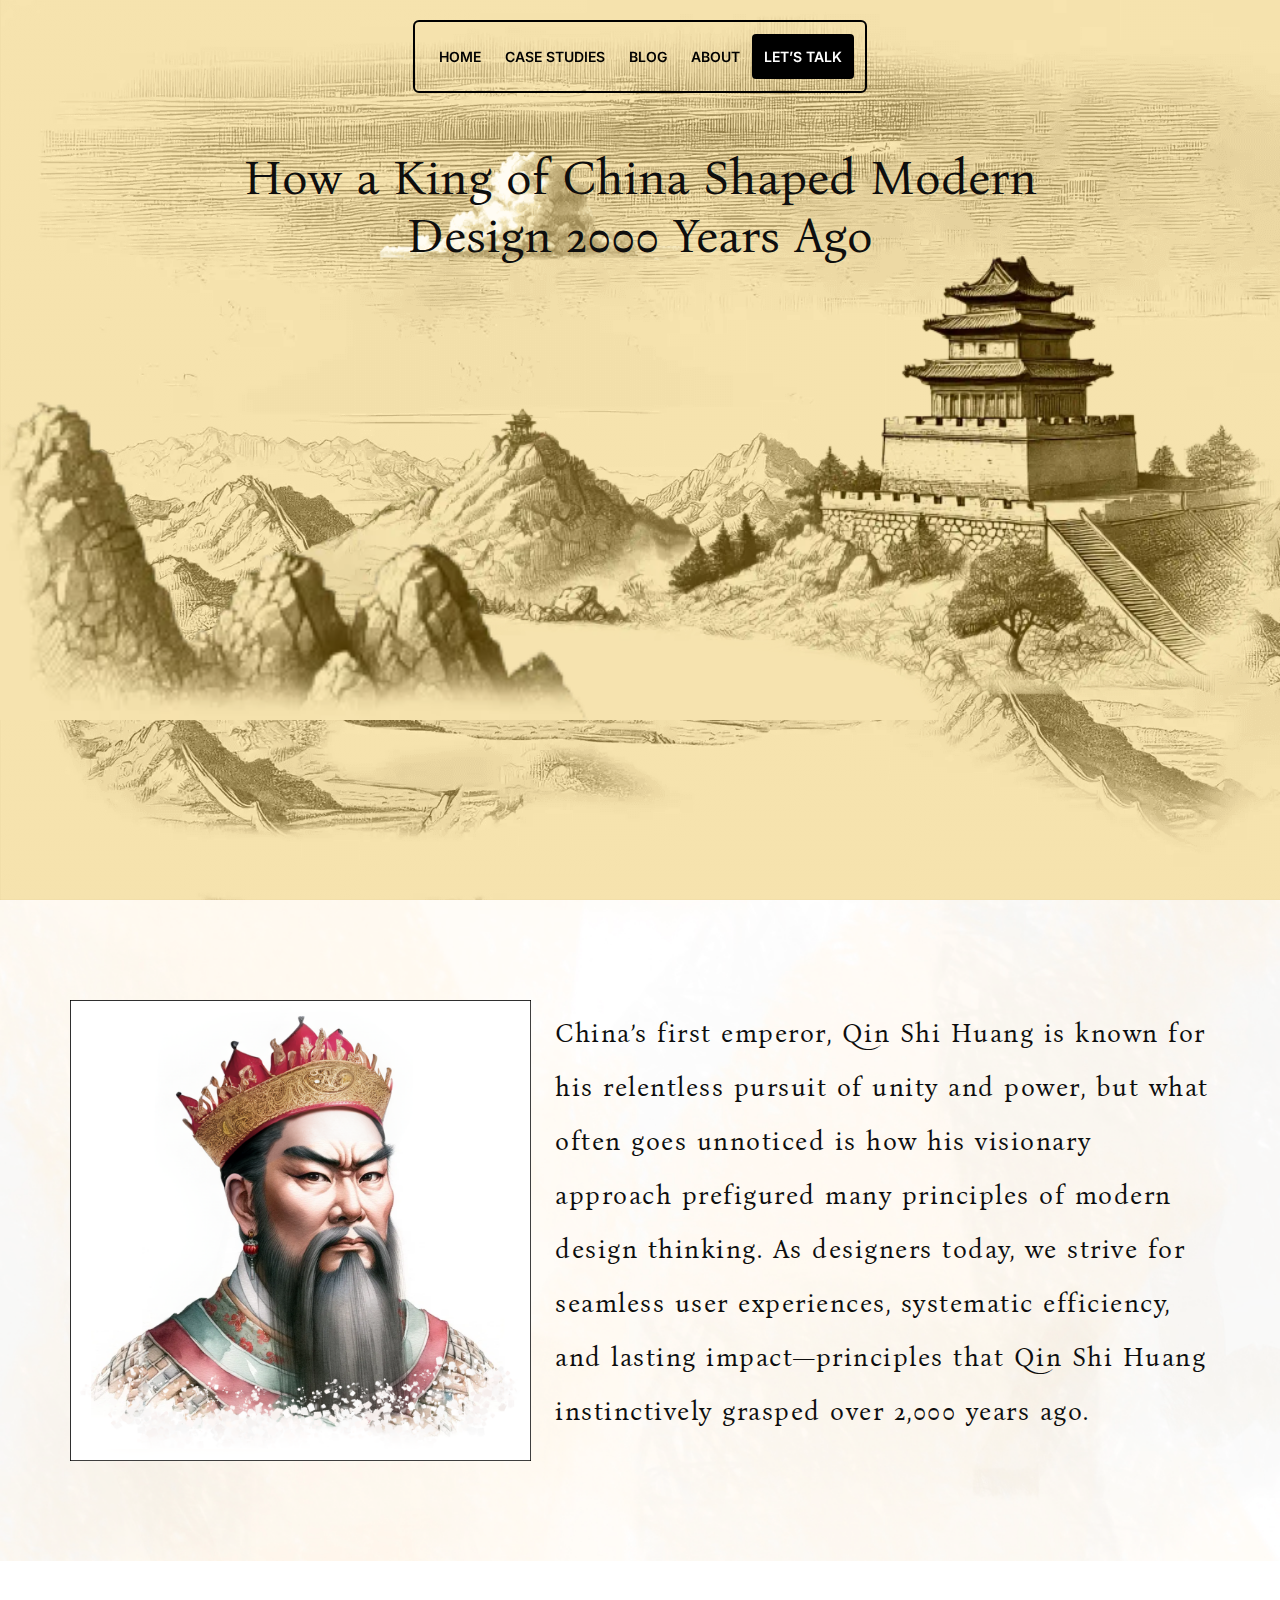
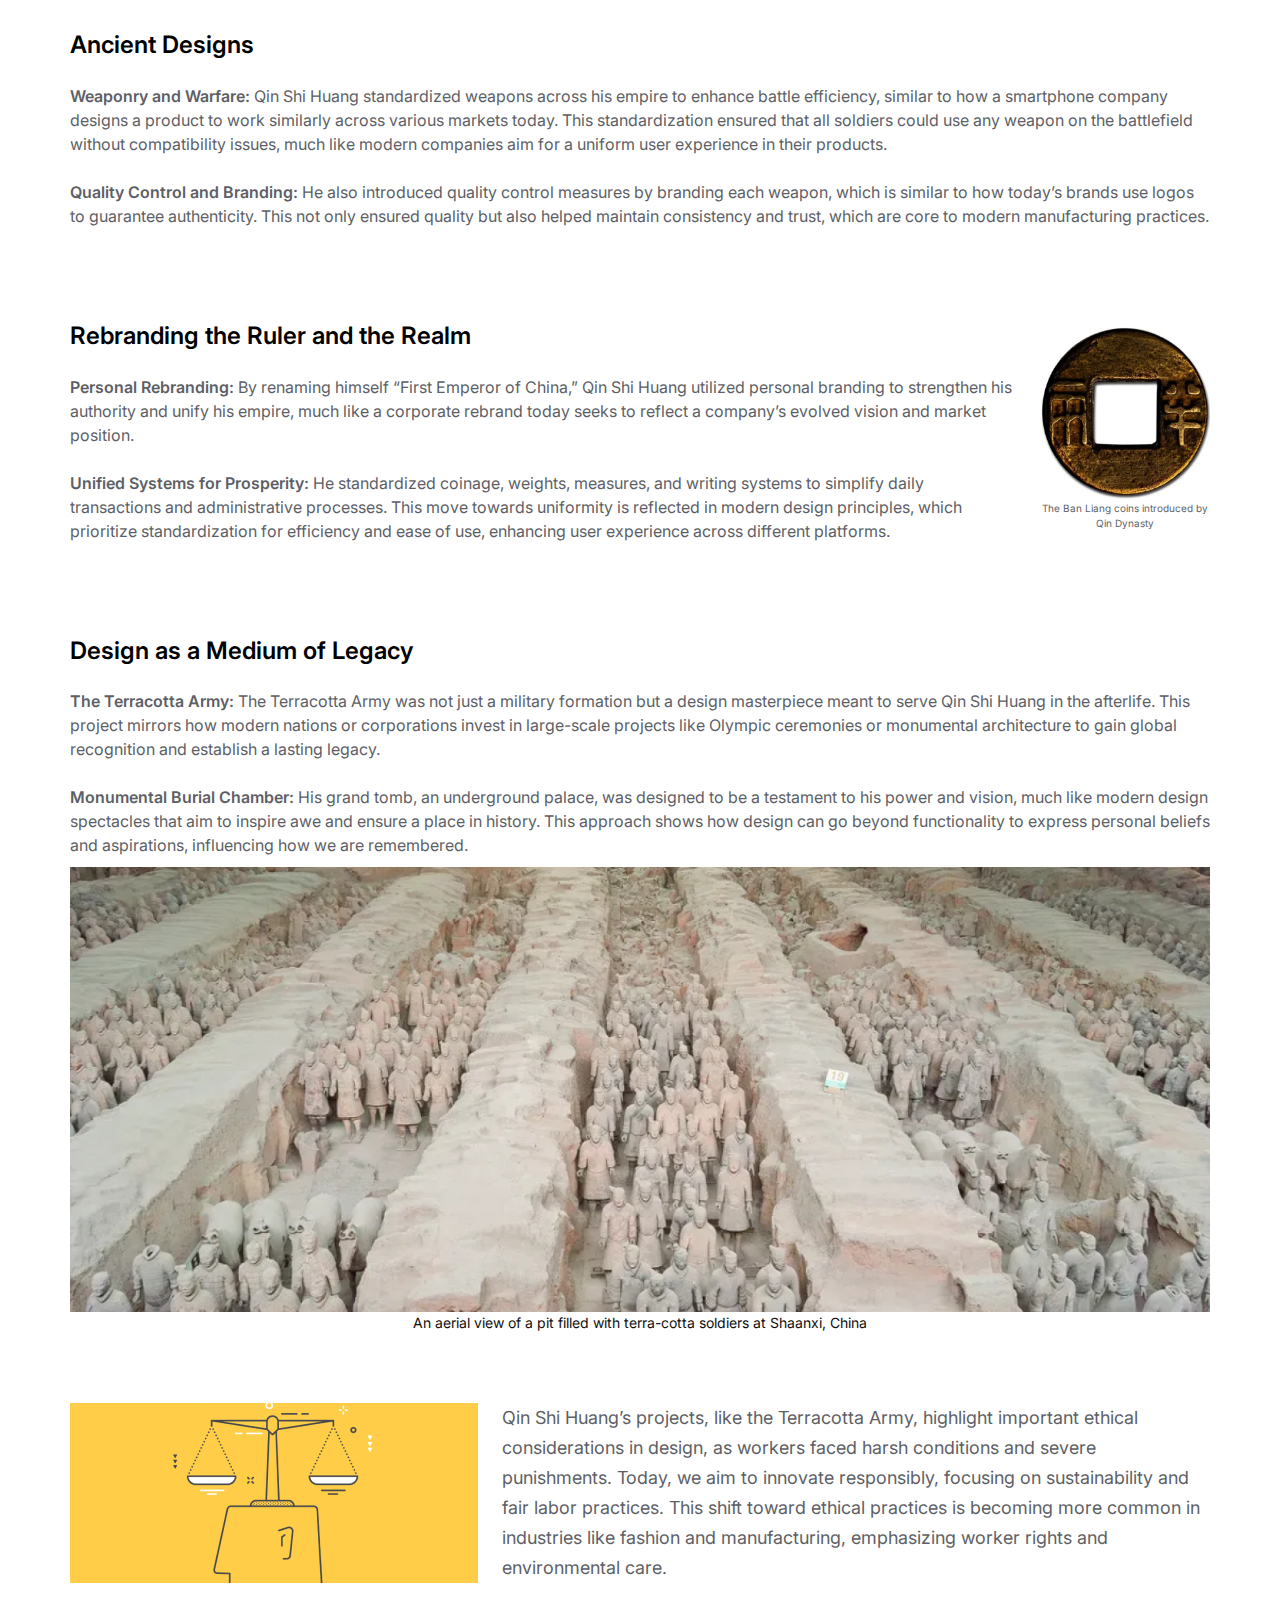
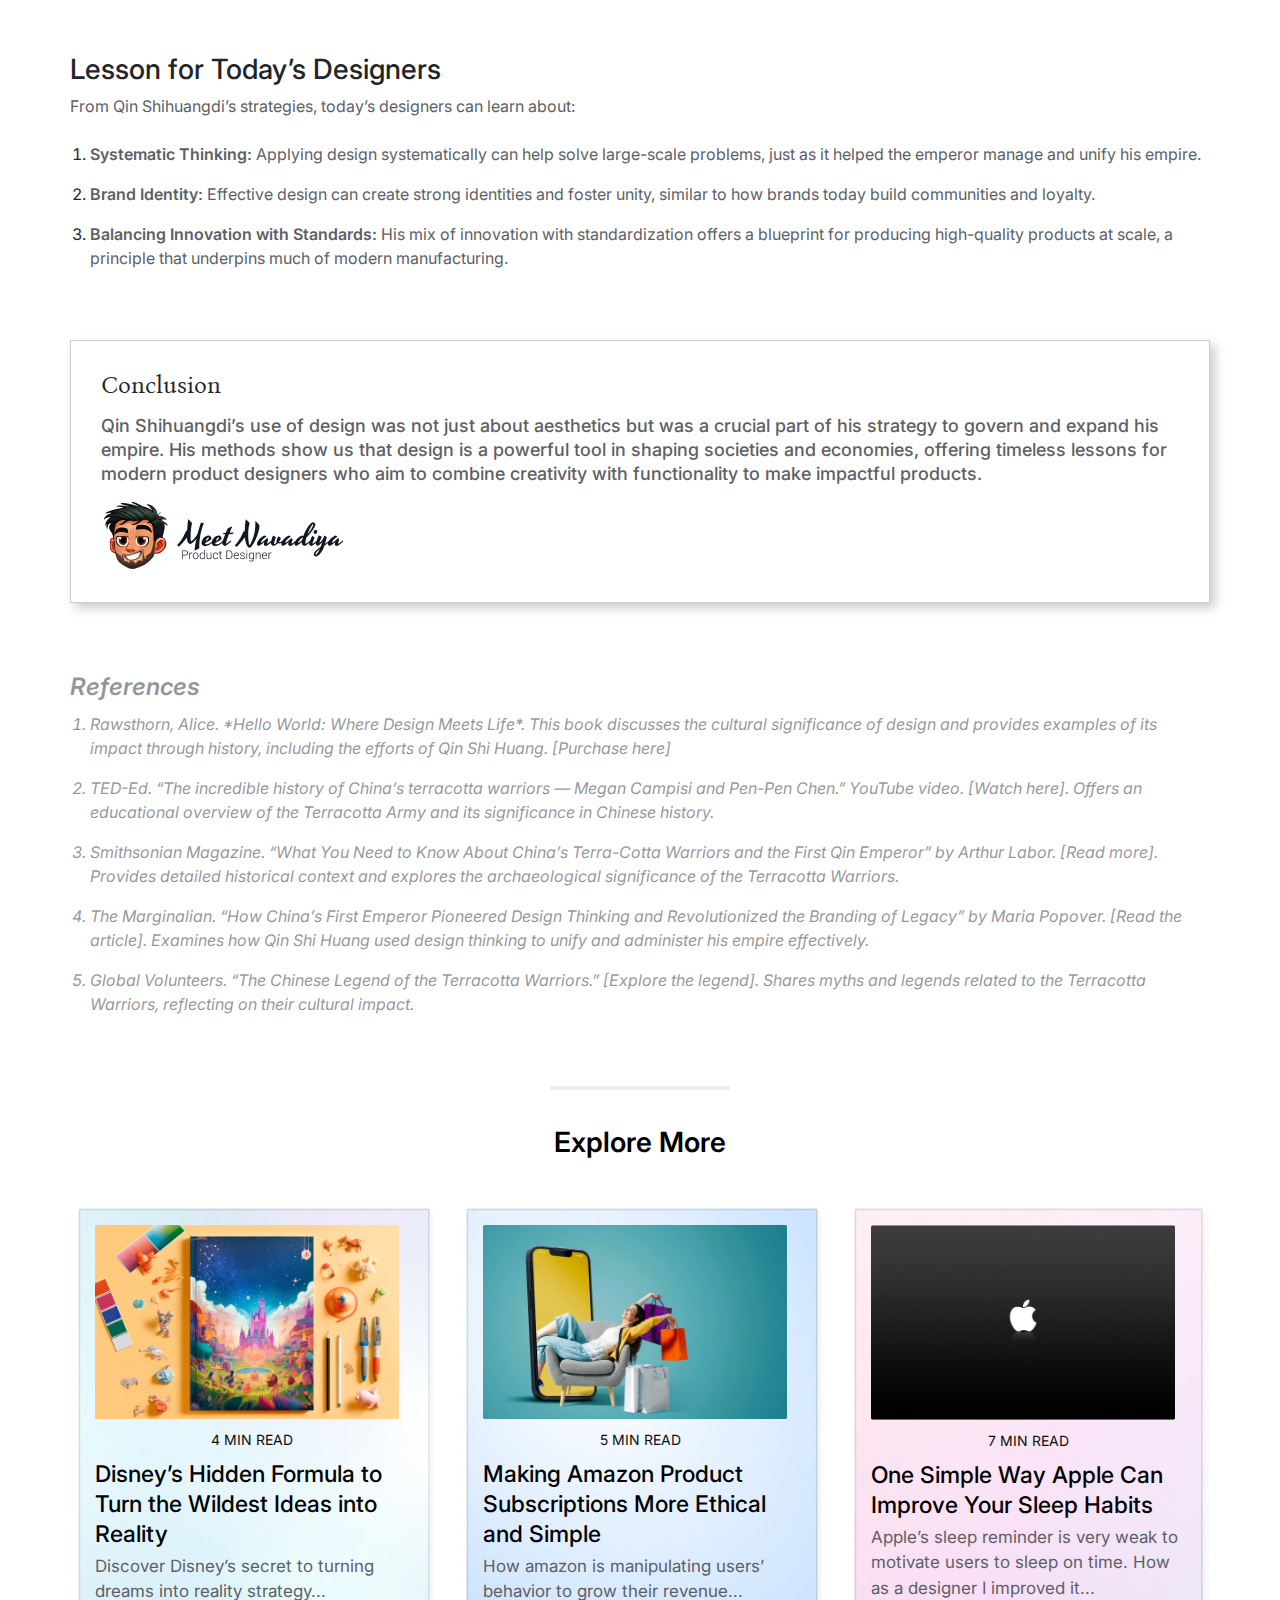
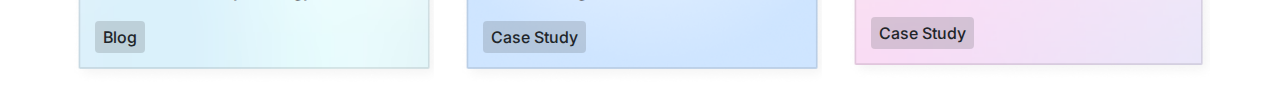
==== index.html @ 93c5e29b "worked on update site" ====
<!DOCTYPE html>
<html lang="en">

<head>
    <meta charset="UTF-8">
    <meta name="viewport" content="width=device-width, initial-scale=1.0">
    <title>The King of China</title>
    <link href="https://cdn.jsdelivr.net/npm/bootstrap@5.0.2/dist/css/bootstrap.min.css" rel="stylesheet">
    <link rel="stylesheet" href="assests/css/style.css">
    <script src="https://cdn.jsdelivr.net/npm/bootstrap@5.0.2/dist/js/bootstrap.bundle.min.js"></script>
</head>

<body>
    <div class="homeSectoin">
        <span class="fort_img"></span>
        <span class="cloud_left fadeInLeftCloud" id="hori"></span>
        <!-- <span class="cloud_right fadeInRightCloud" id="hori2"></span> -->
        <span class="rockOne"></span>
        <div class="topMenus">
            <div class="topMenusOverlay"></div>
            <ul>
                <li><a href="">Home</a></li>
                <li><a href="">Case studies</a></li>
                <li><a href="">Blog</a></li>
                <li><a href="">About</a></li>
                <li><a href="" class="letTalkMenu">Let’s talk</a></li>
            </ul>
        </div>
        <div class="homeContainer">
            <h1>How a King of China Shaped Modern Design 2000 Years Ago</h1>
            <div class=""></div>
        </div>
    </div>
    <div class="aboutUsSection">
        <div class="aboutUsCotainer">
            <div class="container">
                <div class="row">
                    <div class="col-md-5">
                        <div class="kingPhotos">
                            <img src="assests/images/Emperor Qin Shi Haung Photo.png" alt="">
                        </div>
                    </div>
                    <div class="col-md-7">
                        <div class="aboutChina">
                            <p>China’s first emperor, Qin Shi Huang is known for his relentless pursuit of unity and power, but what often goes unnoticed is how his visionary approach prefigured many principles of modern design thinking. As designers today, we strive for seamless user experiences, systematic efficiency, and lasting impact—principles that Qin Shi Huang instinctively grasped over 2,000 years ago.</p>
                        </div>
                    </div>
                </div>
            </div>
        </div>
    </div>
    <div class="AncientDesigns">
        <div class="container">
            <div class="row">
                <div class="col-md-12">
                    <h2>Ancient Designs</h2>
                    <p><span>Weaponry and Warfare:</span> Qin Shi Huang standardized weapons across his empire to enhance battle efficiency, similar to how a smartphone company designs a product to work similarly across various markets today. This standardization ensured that all soldiers could use any weapon on the battlefield without compatibility issues, much like modern companies aim for a uniform user experience in their products.</p>
                    <p><span>Quality Control and Branding:</span> He also introduced quality control measures by branding each weapon, which is similar to how today’s brands use logos to guarantee authenticity. This not only ensured quality but also helped maintain consistency and trust, which are core to modern manufacturing practices.</p>
                </div>
            </div>
        </div>
    </div>

    <div class="AncientDesigns RebrandingSection">
        <div class="container">
            <div class="row">
                <div class="col-md-10">
                    <h2>Rebranding the Ruler and the Realm</h2>
                    <p><span>Personal Rebranding:</span> By renaming himself “First Emperor of China,” Qin Shi Huang utilized personal branding to strengthen his authority and unify his empire, much like a corporate rebrand today seeks to reflect a company’s evolved vision and market position.</p>
                    <p><span>Unified Systems for Prosperity:</span> He standardized coinage, weights, measures, and writing systems to simplify daily transactions and administrative processes. This move towards uniformity is reflected in modern design principles, which prioritize standardization for efficiency and ease of use, enhancing user experience across different platforms.</p>
                </div>
                <div class="col-md-2">
                    <div class="Rebranding_img">
                        <img src="assests/images/Rebranding_img.png" alt="">
                        <p>The Ban Liang coins introduced by Qin Dynasty</p>
                    </div>
                </div>
            </div>
        </div>
    </div>

    <div class="AncientDesigns">
        <div class="container">
            <div class="row">
                <div class="col-md-12">
                    <h2>Design as a Medium of Legacy</h2>
                    <p><span>The Terracotta Army:</span> The Terracotta Army was not just a military formation but a design masterpiece meant to serve Qin Shi Huang in the afterlife. This project mirrors how modern nations or corporations invest in large-scale projects like Olympic ceremonies or monumental architecture to gain global recognition and establish a lasting legacy.</p>
                    <p style="margin-bottom: 10px;"><span>Monumental Burial Chamber:</span> His grand tomb, an underground palace, was designed to be a testament to his power and vision, much like modern design spectacles that aim to inspire awe and ensure a place in history. This approach shows how design can go beyond functionality to express personal beliefs and aspirations, influencing how we are remembered.</p>
                    <div class="DesignMedium">
                        <img src="assests/images/DesignMedium_img.png" alt="">
                        <p>An aerial view of a pit filled with terra-cotta soldiers at Shaanxi, China</p>
                    </div>
                </div>
            </div>
        </div>
    </div>
    <div class="AncientDesigns">
        <div class="container">
            <div class="row">
                <div class="col-md-12">
                    <div class="Huangsprojects">
                        <img src="assests/images/Huangsprojects.png" alt="">
                        <p>Qin Shi Huang’s projects, like the Terracotta Army, highlight important ethical considerations in design, as workers faced harsh conditions and severe punishments. Today, we aim to innovate responsibly, focusing on sustainability and fair labor practices. This shift toward ethical practices is becoming more common in industries like fashion and manufacturing, emphasizing worker rights and environmental care.</p>
                    </div>
                </div>
            </div>
        </div>
    </div>

    <div class="AncientDesigns">
        <div class="container">
            <div class="row">
                <div class="col-md-12">
                    <div class="lessonTodayDesigner">
                        <h3>Lesson for Today’s Designers</h3>
                        <p>From Qin Shihuangdi’s strategies, today’s designers can learn about:</p>
                        <ol>
                            <li><p><span>Systematic Thinking:</span> Applying design systematically can help solve large-scale problems, just as it helped the emperor manage and unify his empire.</p></li>
                            <li><p><span>Brand Identity:</span> Effective design can create strong identities and foster unity, similar to how brands today build communities and loyalty.</p></li>
                            <li><p><span>Balancing Innovation with Standards:</span> His mix of innovation with standardization offers a blueprint for producing high-quality products at scale, a principle that underpins much of modern manufacturing.</p></li>
                        </ol>
                    </div>
                </div>
            </div>
        </div>
    </div>

    <div class="ConclusionSection AncientDesigns">
        <div class="container">
            <div class="row">
                <div class="col-md-12">
                    <div class="ConclusionContainer">
                        <h3>Conclusion</h3>
                        <p>Qin Shihuangdi’s use of design was not just about aesthetics but was a crucial part of his strategy to govern and expand his empire. His methods show us that design is a powerful tool in shaping societies and economies, offering timeless lessons for modern product designers who aim to combine creativity with functionality to make impactful products.</p>
                        <div class="signtureSection">
                            <img src="assests/images/meet_Sign.png" alt="">
                        </div>
                    </div>
                </div>
            </div>
        </div>
    </div>
    <div class="AncientDesigns References">
        <div class="container">
            <div class="row">
                <div class="col-md-12">
                    <div class="ReferencesContainer">
                        <h2>References</h2>
                        <ol>
                            <li>Rawsthorn, Alice. *Hello World: Where Design Meets Life*. This book discusses the cultural significance of design and provides examples of its impact through history, including the efforts of Qin Shi Huang. [Purchase here]</li>
                            <li>TED-Ed. “The incredible history of China’s terracotta warriors — Megan Campisi and Pen-Pen Chen.” YouTube video. [Watch here]. Offers an educational overview of the Terracotta Army and its significance in Chinese history.</li>
                            <li>Smithsonian Magazine. “What You Need to Know About China’s Terra-Cotta Warriors and the First Qin Emperor” by Arthur Labor. [Read more]. Provides detailed historical context and explores the archaeological significance of the Terracotta Warriors.</li>
                            <li>The Marginalian. “How China’s First Emperor Pioneered Design Thinking and Revolutionized the Branding of Legacy” by Maria Popover. [Read the article]. Examines how Qin Shi Huang used design thinking to unify and administer his empire effectively.</li>
                            <li>Global Volunteers. “The Chinese Legend of the Terracotta Warriors.” [Explore the legend]. Shares myths and legends related to the Terracotta Warriors, reflecting on their cultural impact.</li>
                        </ol>
                    </div>
                </div>
            </div>
        </div>
    </div>

    <div class="exploreMoreSection AncientDesigns">
        <div class="exploreMoreHeading">
            <h2>Explore More</h2>
        </div>
        <div class="container">
            <div class="row">
                <div class="col-md-4">
                    <div class="exploreCards" style="background-image: url('assests/images/DisneyHiddenFormulatoTurntheWildestIdeasintoReality_Background.png');">
                        <img src="assests/images/DisneyHiddenFormulatoTurntheWildestIdeasintoReality.png" alt="">
                        <div class="cardsDescription">
                            <span>4 MIN READ</span>
                            <h3>Disney’s Hidden Formula to Turn the Wildest Ideas into Reality</h3>
                            <p>Discover Disney’s secret to turning dreams into reality strategy...</p>
                            <strong>Blog</strong>
                        </div>
                    </div>
                </div>
                <div class="col-md-4">
                    <div class="exploreCards" style="background-image: url('assests/images/MakingAmazonProductSubscriptionsMoreEthicalandSimple_Background.png');">
                        <img src="assests/images/MakingAmazonProductSubscriptionsMoreEthicalandSimple.png" alt="">
                        <div class="cardsDescription">
                            <span>5 MIN READ</span>
                            <h3>Making Amazon Product Subscriptions More Ethical and Simple</h3>
                            <p>How amazon is manipulating users’ behavior to grow their revenue... </p>
                            <strong>Case Study</strong>
                        </div>
                    </div>
                </div>
                <div class="col-md-4">
                    <div class="exploreCards" style="background-image: url('assests/images/OneSimpleWayAppleCanImproveYourSleepHabits_Backgroud.png');">
                        <img src="assests/images/OneSimpleWayAppleCanImproveYourSleepHabits.png" alt="">
                        <div class="cardsDescription">
                            <span>7 MIN READ</span>
                            <h3>One Simple Way Apple Can Improve Your Sleep Habits</h3>
                            <p>Apple’s sleep reminder is very weak to motivate users to sleep on time. How as a designer I improved it...</p>
                            <strong>Case Study</strong>
                        </div>
                    </div>
                </div>
            </div>
        </div>
    </div>

</body>
<script src="https://ajax.googleapis.com/ajax/libs/jquery/1.9.1/jquery.min.js"></script>
<script>
    // var $horizontal = $('#hori');
    // var $heart = $('#heart');
    // var $horizontal2 = $('#hori2');
    
    // $(window).scroll(function () {
    //     var s = $(this).scrollTop(),
    //         d = $(document).height(),
    //         c = $(this).height();

    //     scrollPercent = (s / (d - c));

    //     var position = (scrollPercent * ($(document).width() / 2 - $horizontal.width()));
    //     var position = (scrollPercent * ($(document).width() / 2 - $horizontal2.width()));



    //     $horizontal.css({
    //         'left': position
    //     });

    //     $horizontal2.css({
    //         'right': position
    //     });

    // });
    $(".fadeInLeftCloud").each(function () {
        var windowTop = $(window).scrollTop();
        var elementTop = $(this).offset().top;
        var leftPosition = -windowTop - elementTop;
        // console.log(leftPosition);
        $(".fadeInLeftCloud").css({ 'transform': "translateX(" + leftPosition + "px) translateY(11px)" });
    });
</script>

</html>
---- assests/css/style.css ----
@import url('https://fonts.googleapis.com/css2?family=Inter:ital,opsz,wght@0,14..32,100..900;1,14..32,100..900&display=swap');
@import url('https://fonts.googleapis.com/css2?family=Bona+Nova:ital,wght@0,400;0,700;1,400&display=swap');
/* font-family: "Bona Nova", serif; */
body,html{
    height: 100%;
    font-family: "Inter", sans-serif;
}
body{
    margin: 0;
    padding: 0;
    font-family: "Inter", sans-serif;
    overflow-x: hidden;
}
.homeSectoin{
    position: relative;
    background-image: url('../images/mainBG.png');
    background-size: cover;
    background-attachment: fixed;
    width: 100%;
    height: 100%;
}
.fort_img{
    position: absolute;
    width: 100%;
    height: 100%;
    background-image: url('../images/fort_img.webp');
    background-size: contain;
    background-repeat: no-repeat;
    background-attachment: fixed;
}
.cloud_left{
    position: absolute;
    width: 100%;
    height: 100%;
    background-image: url('../images/coud_left.png');
    background-size: contain;
    background-repeat: no-repeat;
}
.cloud_right{
    position: absolute;
    width: 100%;
    height: 100%;
    background-image: url('../images/cloud_right.png');
    background-size: contain;
    background-repeat: no-repeat;
}
.rockOne{
    position: absolute;
    width: 100%;
    height: 100%;
    background-image: url('../images/rockOne.webp');
    background-size: contain;
    background-repeat: no-repeat;
    display: flex;
    background-attachment: fixed;
}
/* .fadeInLeftCloud,
.fadeInRightCloud{
    opacity: 0;
  -webkit-animation: fadeIn ease-in 1;
  -moz-animation: fadeIn ease-in 1;
  animation: fadeIn ease-in 1;
  -webkit-animation-fill-mode: forwards;
  -moz-animation-fill-mode: forwards;
  animation-fill-mode: forwards;
  -webkit-animation-duration: 1s;
  -moz-animation-duration: 1s;
  animation-duration: 1s;
  -webkit-animation-delay: 0.1s;
  -moz-animation-delay: 0.1s;
  animation-delay: 0.1s;
} */
.fadeInLeftCloud {
    opacity: 1;
    transform: translateX(-200px) translateY(11px);
    position: absolute;
    top: 0%;
    left: 18%;
    transition: transform 1s ease-in-out;
    display: block;
    width: 100%;
    height: 100%;
    border-radius: inherit;
    object-position: center;
    object-fit: cover;
    image-rendering: auto;
}
@media(max-width: 767px){
    .fadeInLeftCloud{
        display: none;
    }
}
@keyframes fadeIn {
    from {
      opacity: 0;
    }
    to {
      opacity: 1;
    }
}
.topMenus{
    position: fixed;
    z-index: 99;
    left: 0;
    right: 0;
    top: 20px;
    border: solid 2px #000000;
    /* background-color: rgba(255, 255, 255, 0.30); */
    max-width: 454px;
    margin: 0 auto;
    border-radius: 6px;
}
/* .topMenus .topMenusOverlay{
    position: absolute;
    left: 0;
    right: 0;
    background-color: rgba(255, 255, 255, 0.30);
    max-width: 100%;
    filter: blur(100px);
} */
.topMenus ul{
    list-style: none;
    padding: 12px 0;
    margin: 0;
    display: flex;
    align-items: center;
    justify-content: center;
}
.topMenus ul li a{
    text-decoration: none;
    color: #000000;
    text-transform: uppercase;
    font-family: "Inter", sans-serif;
    font-size: 14px;
    font-weight: 600;
    padding: 12px 12px;
    display: inline-block;
}
.topMenus ul li a.letTalkMenu{
    background-color: #000000;
    color: #FFFFFF;
    border-radius: 4px;
}
@media(max-width: 575px){
    .topMenus{
        max-width: fit-content;
        padding: 0 10px;
    }
    .topMenus ul{
        padding: 6px 0;
    }
    .topMenus ul li a{
        font-size: 12px;
        padding: 6px;
    }
}
.homeContainer{
    position: absolute;
    left: 0;
    right: 0;
    margin: auto;
    display: flex;
    align-items: center;
    justify-content: center;
    flex-direction: column;
}
@media(max-width: 1024px){
    .homeContainer{
        height: 100%;
    }
}
.homeContainer h1{
    max-width: 800px;
    font-size: 48px;
    text-align: center;
    padding-top: 150px;
    color: #0E0E0E;
    font-family: "Bona Nova", serif;
}
@media(max-width: 575px){
    .homeContainer h1{
        font-size: 36px;
        text-align: center;
        font-weight: 500;
        padding: 0px 30px;
        
    }
}
.aboutUsSection{
    position: relative;
    padding: 100px 0;
    background-image: url('../images/Background_texture.png');
    width: 100%;
    background-size: cover;
    background-attachment: fixed;
    background-repeat: repeat-x;
}
.aboutChina{
    position: relative;
    height: 100%;
    display: flex;
    align-items: center;
}
.aboutChina p{
    color: #0E0E0E;
    font-family: "Bona Nova", serif;
    font-size: 28px;
    font-weight: 400;
    line-height: 54px;
    letter-spacing: 1.5px;
    text-align: justified;
}
.kingPhotos{
    position: relative;
}
.kingPhotos img{
    width: 100%;
    max-width: 525px;
}
.aboutUsCotainer{
    position: relative;
    max-width: 1416px;
    margin: 0 auto;
}
@media(max-width: 1440px){
    .aboutUsCotainer,
    .ConclusionSection{
        max-width: 1320px;
    }
    .aboutChina p{
        font-size: 26px;
    }
}
@media(max-width: 1366px){
    .aboutUsCotainer,
    .ConclusionSection{
        max-width: 1140px;
    }
}
@media(max-width: 767px){
    .aboutUsCotainer{
        text-align: center;
    }
    .kingPhotos{
        margin-bottom: 20px;
    }
    .aboutChina{
        text-align: left;
    }
}
.aboutUsCotainer .container{
    max-width: 100%;
    padding: 0;
}
.AncientDesigns{
    position: relative;
    max-width: 1416px;
    margin: 70px auto 70px;
}
@media(max-width: 1440px){
    .AncientDesigns{
        max-width: 1320px;
    }
}
@media(max-width: 1366px){
    .AncientDesigns{
        max-width: 1140px;
    }
}
.AncientDesigns .container{
    padding: 0;
    max-width: 100%;
}
@media(max-width: 1024px){
    .AncientDesigns .container,
    .aboutUsCotainer .container{
        padding: 0 30px;
        max-width: 100%;
    }   
}
.AncientDesigns h2{
    font-size: 24px;
    margin-bottom: 24px;
    color: #000000;
    font-weight: 600;
}
.AncientDesigns p{
    font-size: 16px;
    margin-bottom: 24px;
    color: #5E5F66;
}
.AncientDesigns p span{
    font-weight: 600;
}
.RebrandingSection{
    margin-top: 0 !important;
}
.RebrandingSection .Rebranding_img img{
    width: 100%;
}
.RebrandingSection .Rebranding_img p{
    text-align: center;
    font-size: 10px;
    margin: 0;
    color: #5E5F66;
}
.AncientDesigns .DesignMedium img{
    width: 100%;
}
.AncientDesigns .DesignMedium p{
    text-align: center;
    margin: 0;
    font-size: 14px;
    color: #0E0E0E;
}
.AncientDesigns .Huangsprojects{
    position: relative;
    display: flex;
    align-items: center;
}
.AncientDesigns .Huangsprojects img{
    width: 408px;
    margin-right: 24px;
}
.AncientDesigns .Huangsprojects p{
    font-size: 18px;
    width: calc(100% - 432px);
    margin: 0;
    line-height: 30px;
}
@media(max-width: 767px){
    .AncientDesigns .Huangsprojects{
        flex-direction: column;
    }
    .AncientDesigns .Huangsprojects img{
        width: auto;
        margin-bottom: 20px;
    }
    .AncientDesigns .Huangsprojects p{
        width: 100%;
    }
}
.AncientDesigns .lessonTodayDesigner{
    position: relative;
}
.AncientDesigns .lessonTodayDesigner ol{
    padding: 0 0 0 20px;
    margin: 0;
}
.AncientDesigns .lessonTodayDesigner ol li{
    margin-bottom: 16px;
}
.AncientDesigns .lessonTodayDesigner ol li p{
    margin: 0;
}
.AncientDesigns .lessonTodayDesigner ol li:last-child{
    margin: 0;
}
.ConclusionSection .ConclusionContainer{
    position: relative;
    padding: 30px;
    font-family: "Bona Nova", serif;
    box-shadow: 5px 5px 10px 0 #ccc;
    border: solid 1px #ccc;
}
.ConclusionSection .ConclusionContainer h3{
    font-family: "Bona Nova", serif;
    font-size: 24px;
    margin-bottom: 14px;
}
.ConclusionSection .ConclusionContainer p{
    font-size: 18px;
    margin-bottom: 16px;
    font-family: "Inter", sans-serif;
    font-weight: 500;
    line-height: 24px;
}
.AncientDesigns.References .ReferencesContainer{
    position: relative;
    font-style: italic;
}
.AncientDesigns.References .ReferencesContainer h2{
    color: rgba(77, 78, 84,0.6);
    font-size: 24px;
    margin-bottom: 10px;
}
.AncientDesigns.References .ReferencesContainer ol{
    margin: 0;
    padding: 0 0 0 20px;
}
.AncientDesigns.References .ReferencesContainer ol li{
    margin-bottom: 16px;
    color: rgba(77, 78, 84,0.6);
}
.AncientDesigns.References .ReferencesContainer ol li:last-child{
    margin: 0;
}
.exploreMoreSection{
    position: relative;
}
.exploreMoreSection .exploreMoreHeading{
    position: relative;
    text-align: center;
    padding: 40px 0;
}
.exploreMoreSection .exploreMoreHeading::before{
    content: '';
    position: absolute;
    left: 0;
    right: 0;
    top: 0;
    width: 180px;
    height: 4px;
    background-color: #EEEEEE;
    margin: 0 auto;
}
.exploreMoreSection .exploreMoreHeading h2{
    font-size: 28px;
    color: #000000;
    font-weight: 600;
    font-family: "Inter", sans-serif;
    margin: 0;
}
.exploreCards{
    position: relative;
    padding: 32px;
}
.exploreMoreSection .exploreCards{
    position: relative;
    padding: 25px;
    background-size: cover;
    background-repeat: no-repeat;
    width: 100%;
}
.exploreMoreSection .exploreCards img{
    width: 100%;
    max-width: 304px;
}
.exploreCards .cardsDescription{
    position: relative;
}
.exploreCards .cardsDescription span{
    display: flex;
    align-items: center;
    justify-content: center;
    font-size: 14px;
    color: #0E0E0E;
    margin: 10px 0;
}
.exploreCards .cardsDescription h3{
    font-size: 23px;
    font-family: "Inter", sans-serif;
    font-weight: 500;
    color: #000000;
    line-height: 130%;
    margin-bottom: 4px;   
}
.exploreCards .cardsDescription p{
    font-size: 17px;
    margin-bottom: 16px;
    color: #5E5F66;
}
.exploreCards .cardsDescription strong{
    background-color: rgba(77, 78, 84,0.2);
    padding: 4px 8px;
    border-radius: 4px;
    font-size: 16px;
    font-weight: 500;
    font-family: "Inter", sans-serif;
    margin-bottom: 8px;
    display: inline-block;
}
@media(max-width: 767px){
    .exploreCards{
        margin-bottom: 20px;
    }
    .exploreMoreSection .exploreCards img{
        max-width: 96%;
    }
}
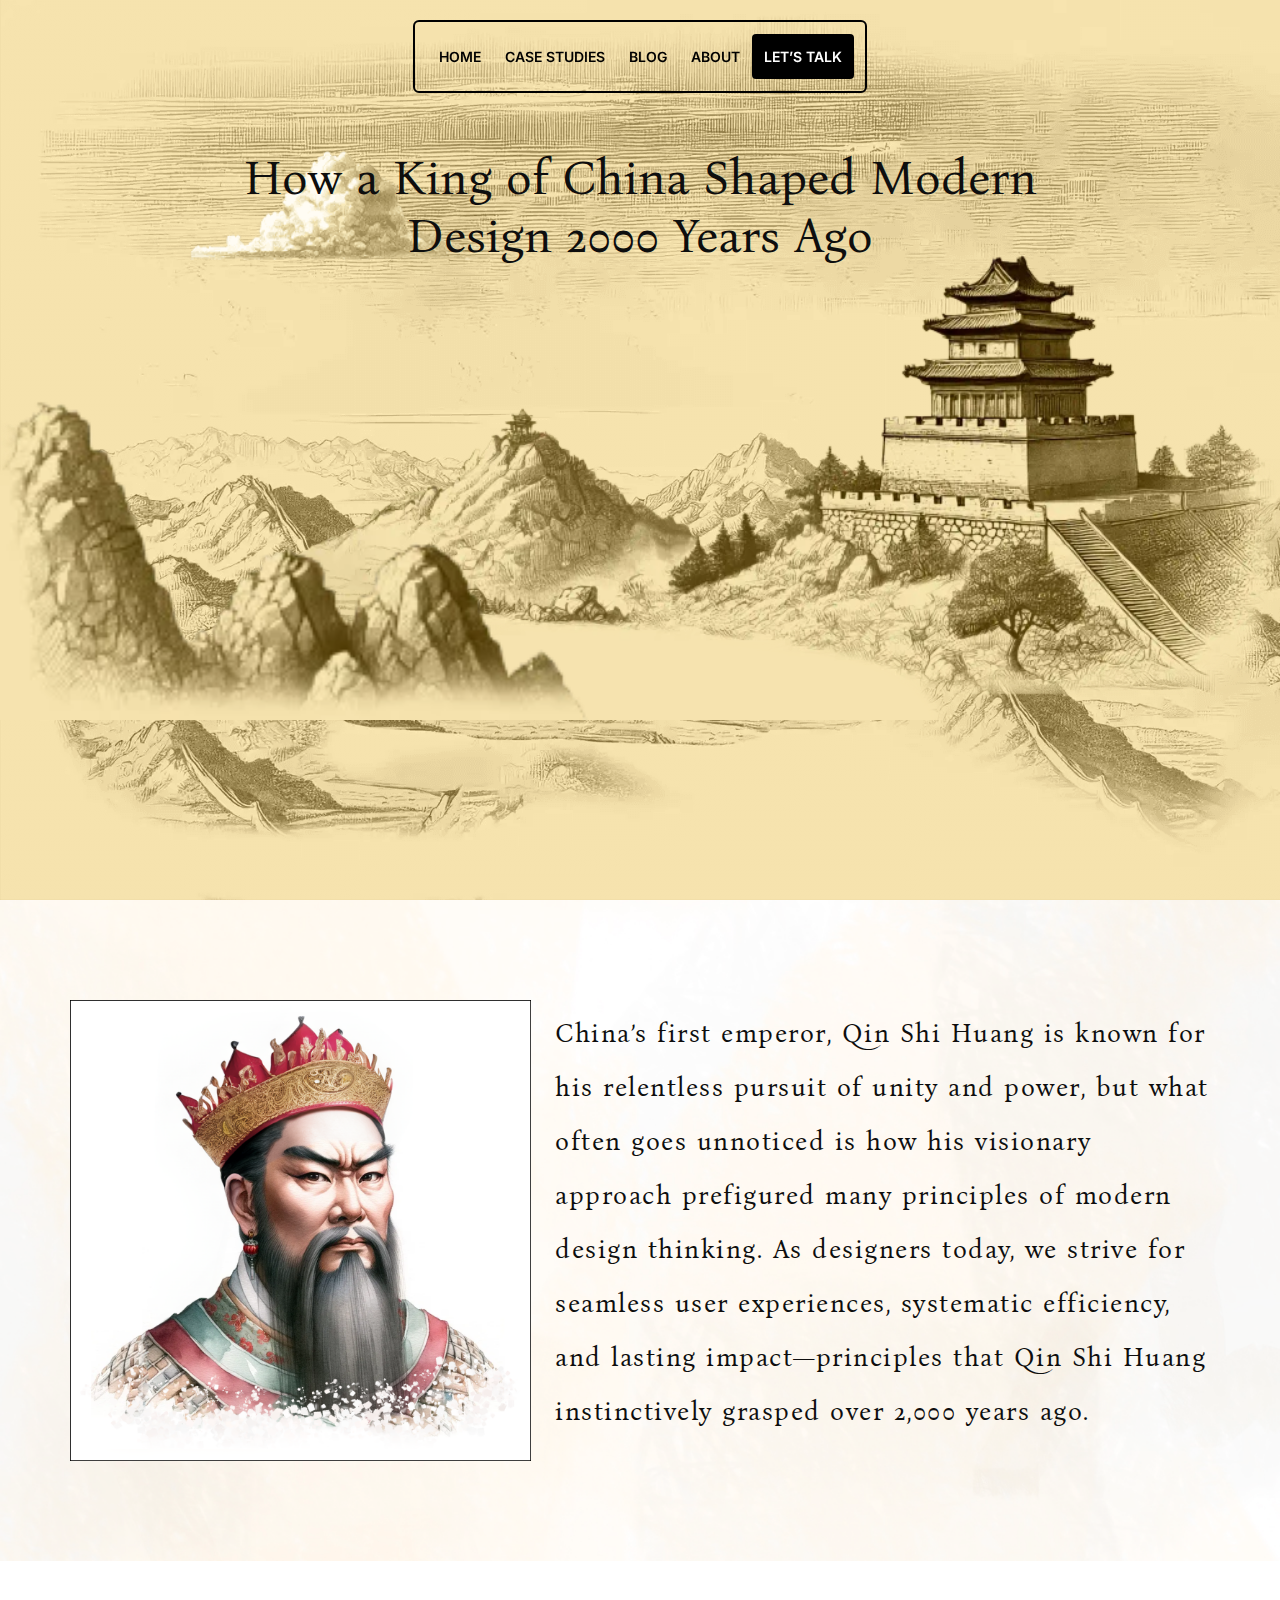
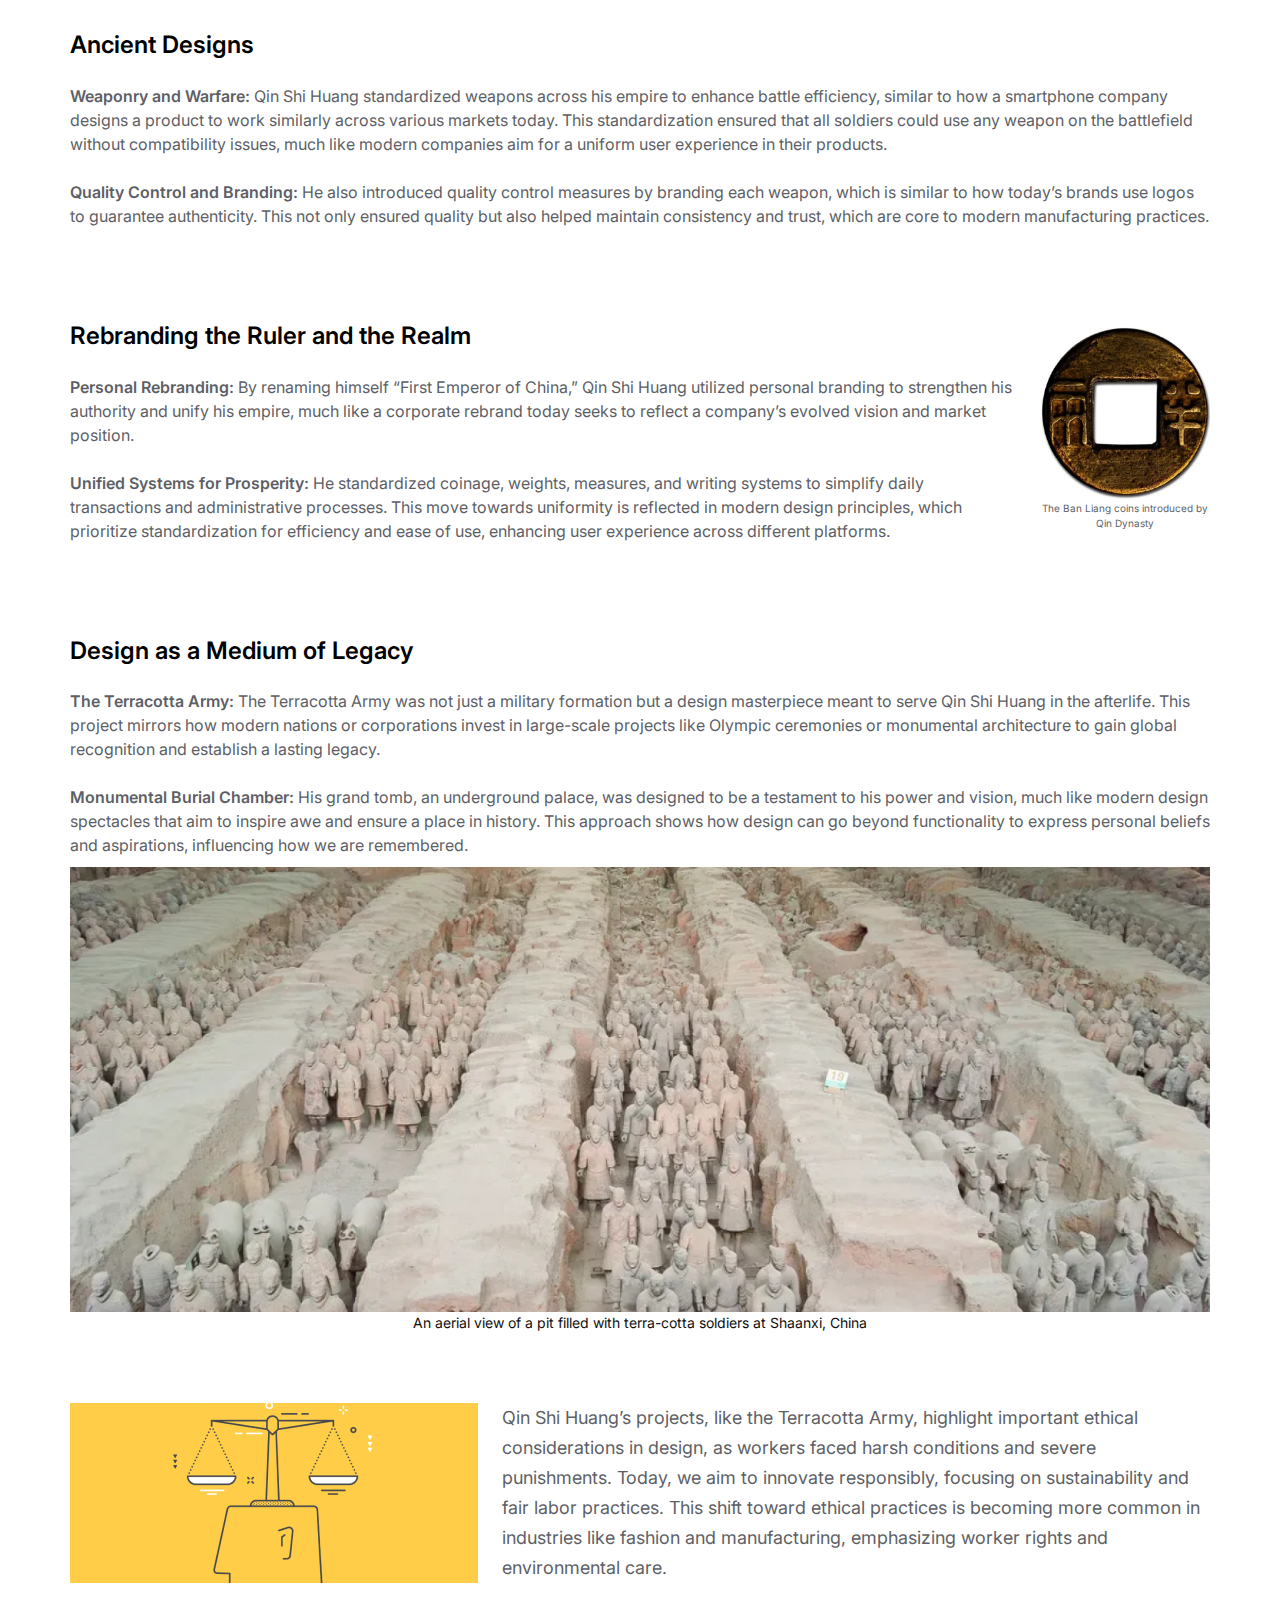
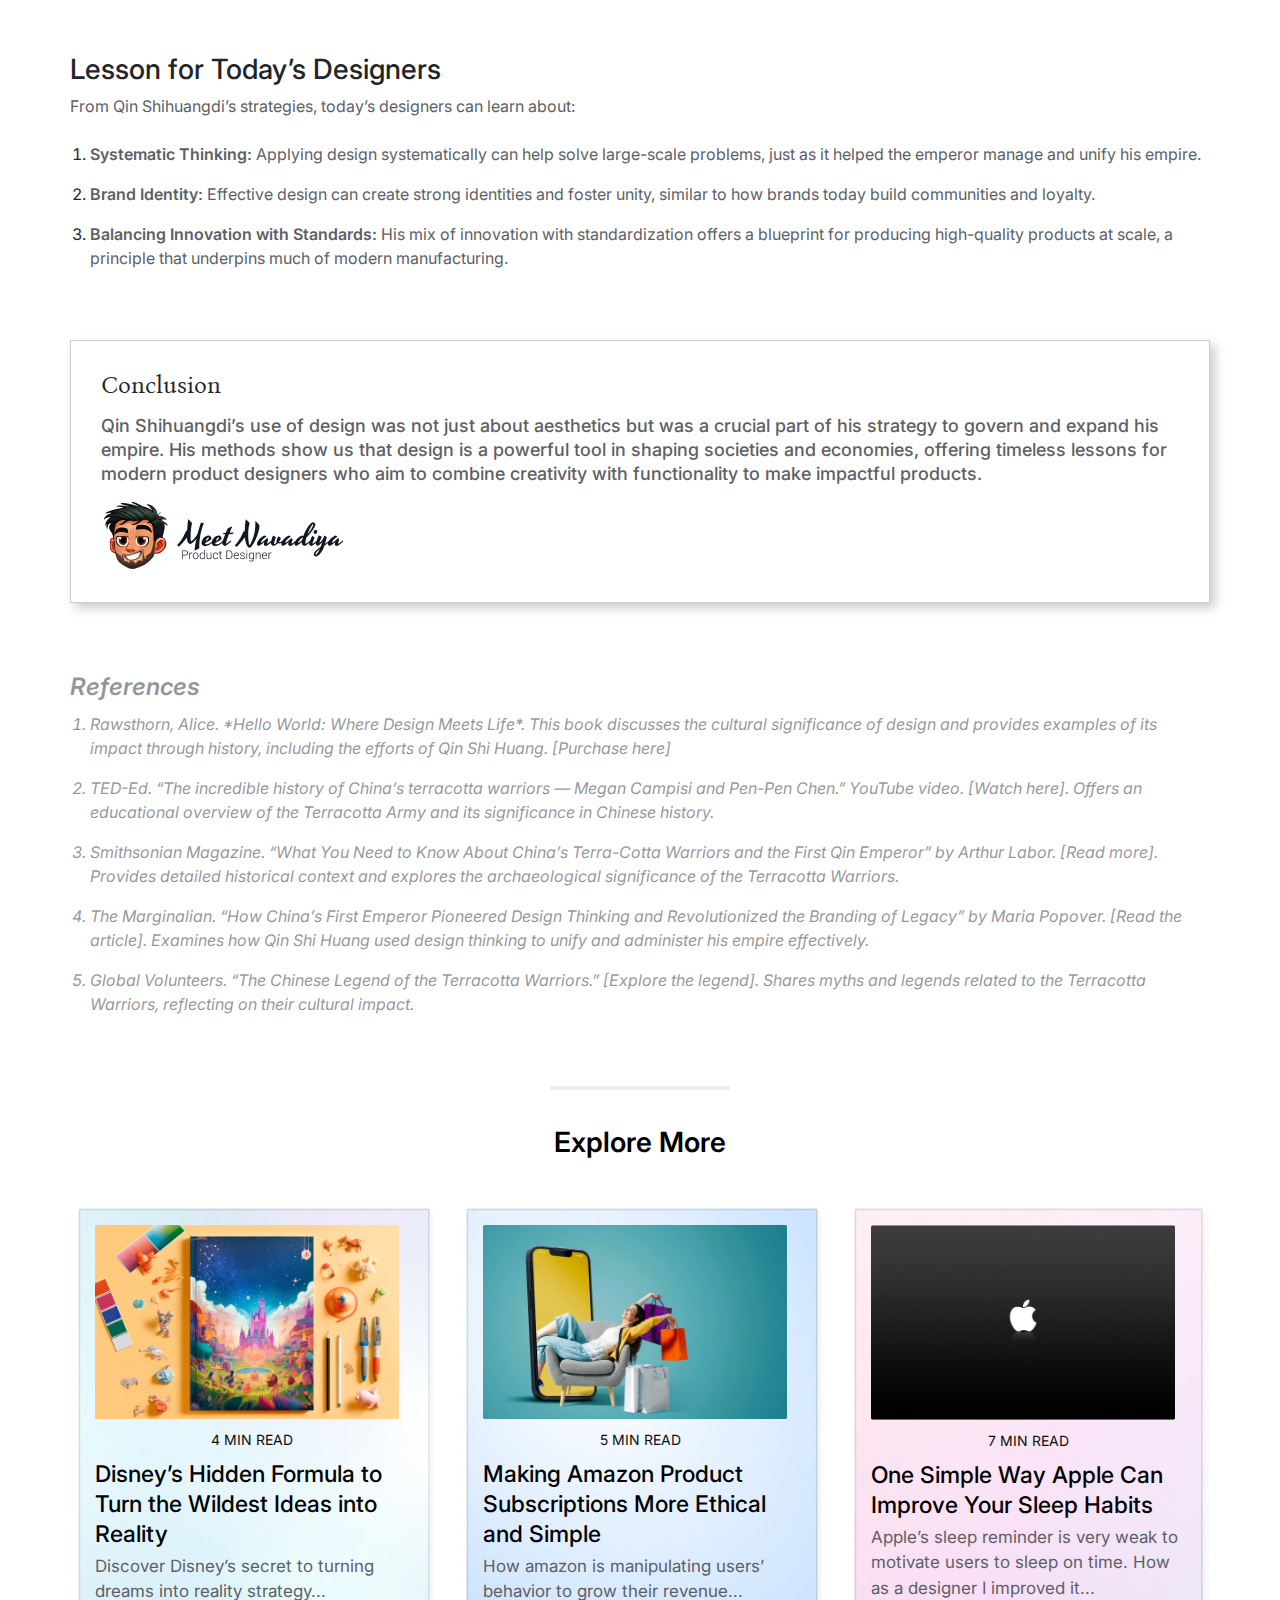
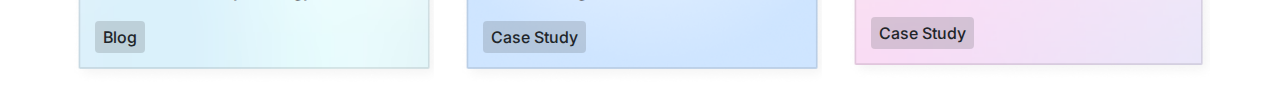
==== commit 78abaf37: "worked on website updates" ====
--- a/index.html
+++ b/index.html
@@ -204,7 +204,7 @@
 
 </body>
 <script src="https://ajax.googleapis.com/ajax/libs/jquery/1.9.1/jquery.min.js"></script>
-<script>
+<!-- <script>
     // var $horizontal = $('#hori');
     // var $heart = $('#heart');
     // var $horizontal2 = $('#hori2');
@@ -237,6 +237,6 @@
         // console.log(leftPosition);
         $(".fadeInLeftCloud").css({ 'transform': "translateX(" + leftPosition + "px) translateY(11px)" });
     });
-</script>
+</script> -->
 
 </html>--- a/assests/css/style.css
+++ b/assests/css/style.css
@@ -335,6 +335,7 @@
     .AncientDesigns .Huangsprojects img{
         width: auto;
         margin-bottom: 20px;
+        margin-right: 0;
     }
     .AncientDesigns .Huangsprojects p{
         width: 100%;
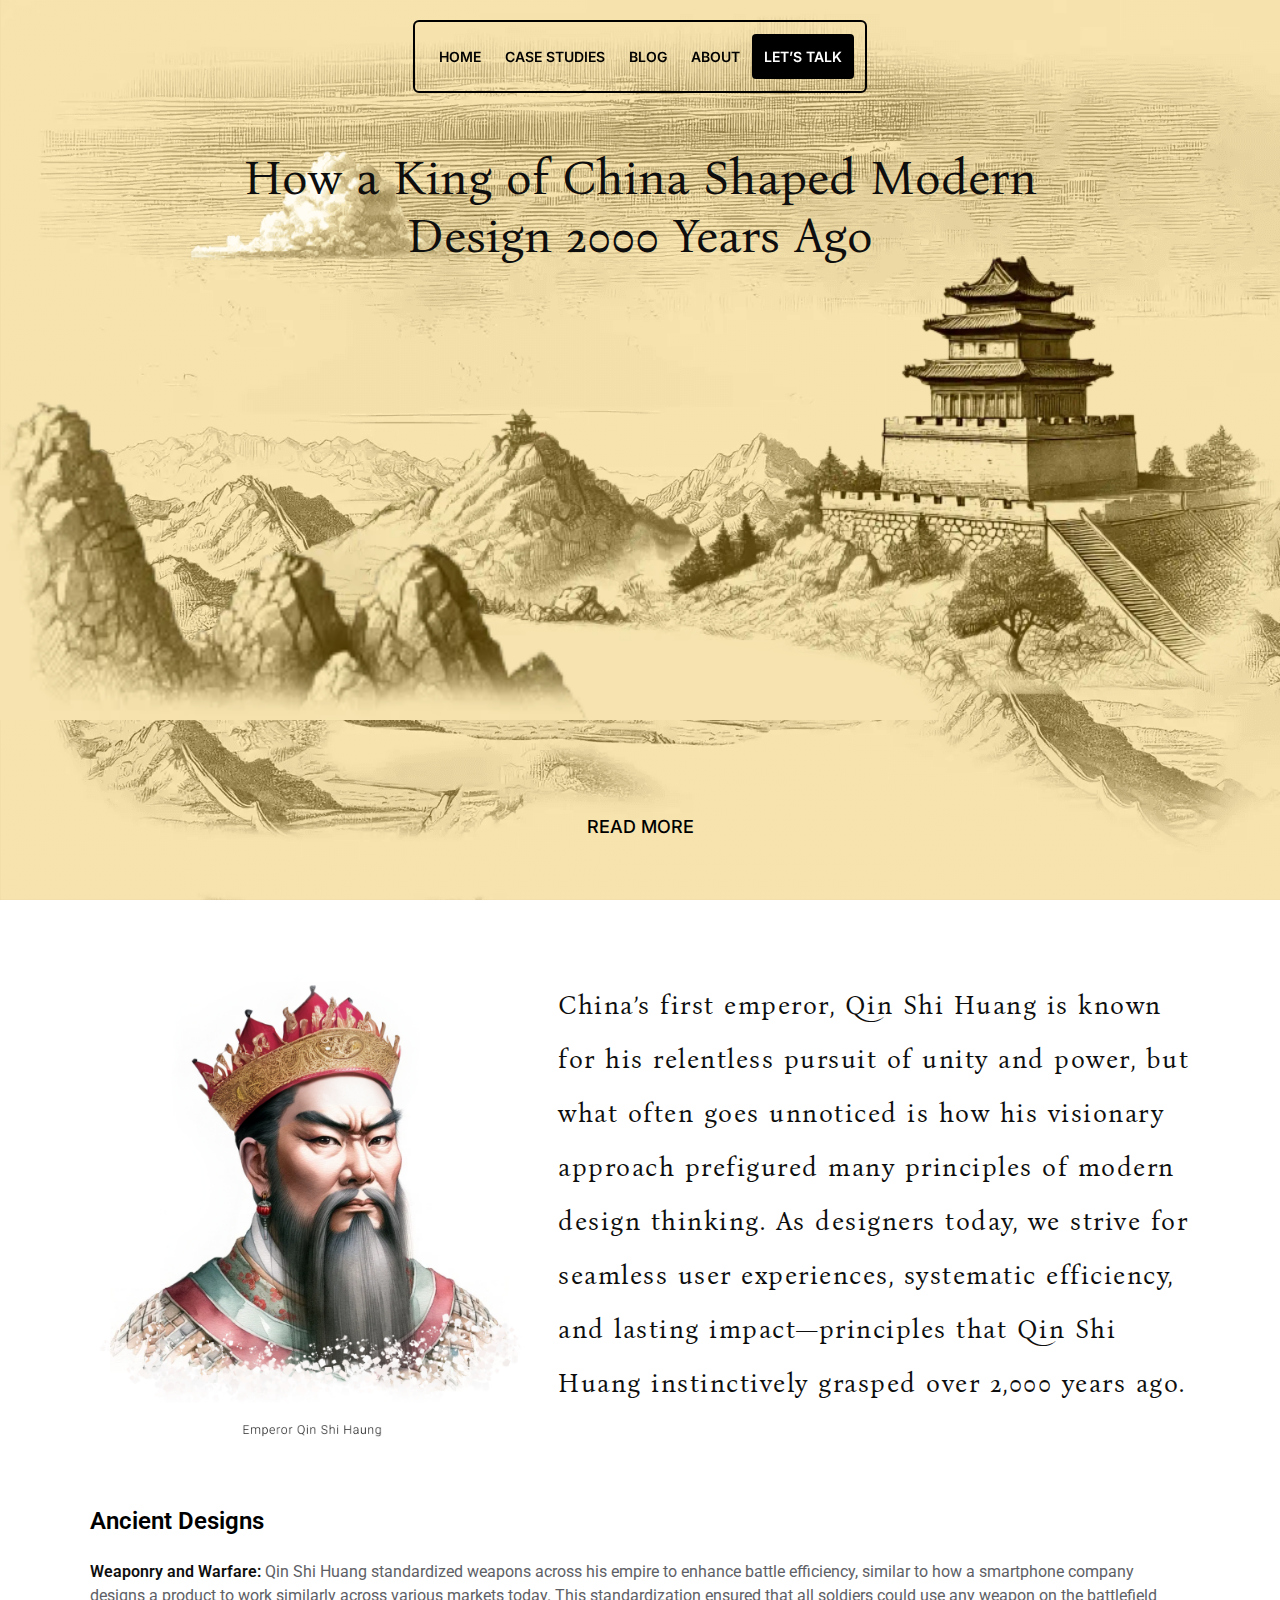
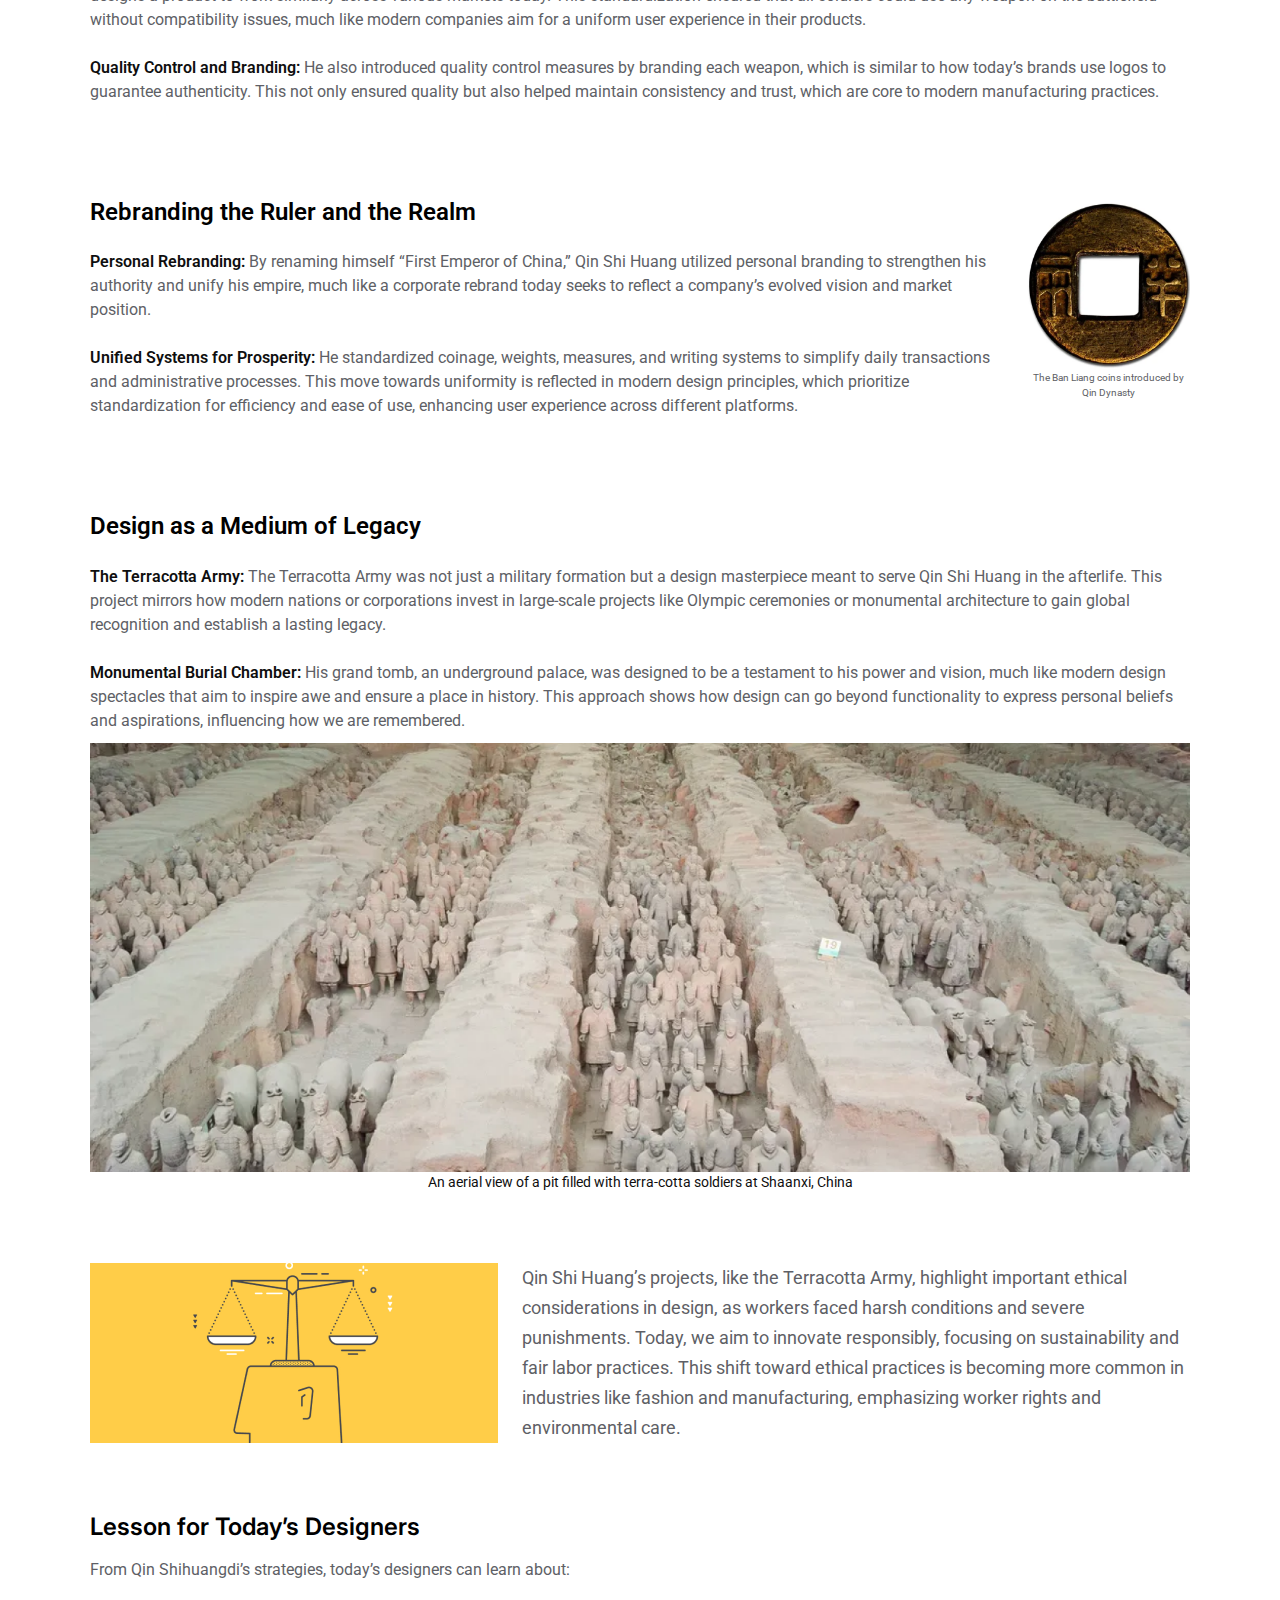
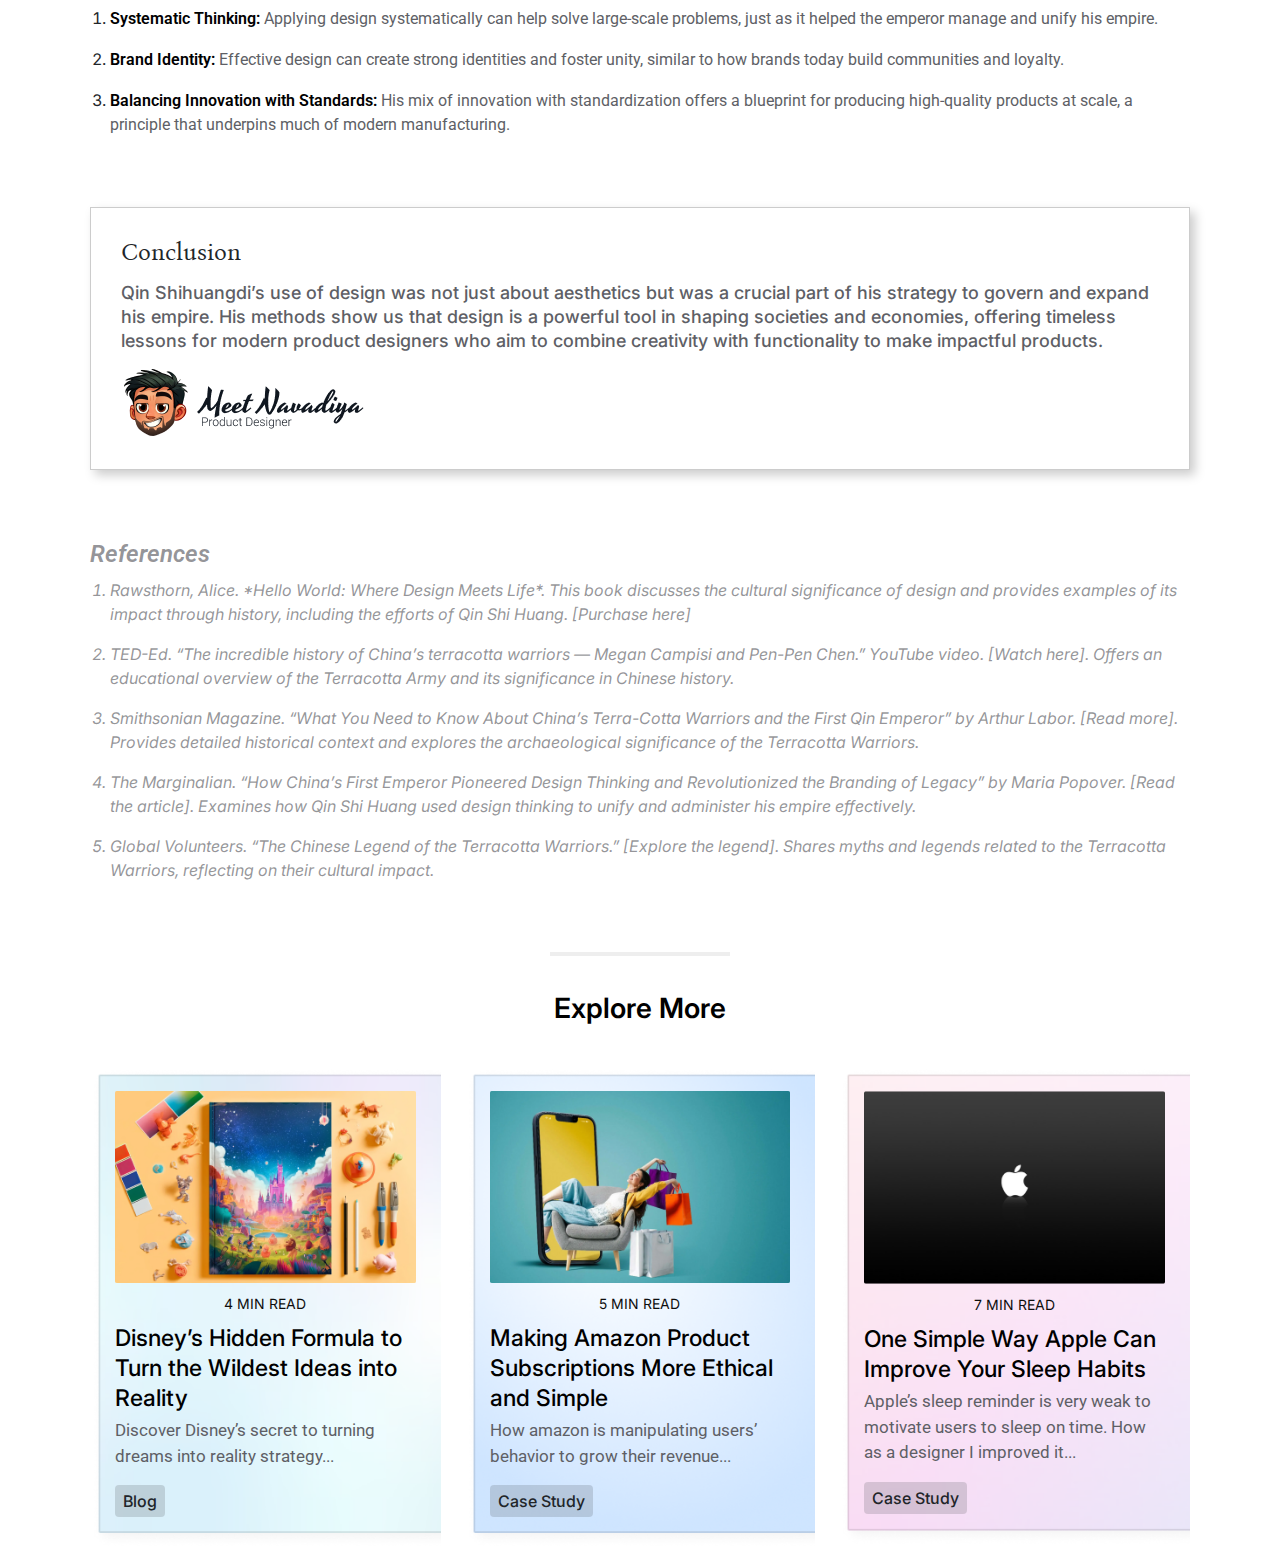
==== commit 3ad76605: "worked on disneys blog created" ====
--- a/index.html
+++ b/index.html
@@ -30,6 +30,12 @@
             <h1>How a King of China Shaped Modern Design 2000 Years Ago</h1>
             <div class=""></div>
         </div>
+        <div class="learnMoreSection">
+            <span class="textReadMore">Read More</span>
+            <div class="chevron"></div>
+            <div class="chevron"></div>
+            <div class="chevron"></div>
+        </div>
     </div>
     <div class="aboutUsSection">
         <div class="aboutUsCotainer">
@@ -37,7 +43,7 @@
                 <div class="row">
                     <div class="col-md-5">
                         <div class="kingPhotos">
-                            <img src="assests/images/Emperor Qin Shi Haung Photo.png" alt="">
+                            <img src="assests/images/Emperor_king.png" alt="">
                         </div>
                     </div>
                     <div class="col-md-7">
@@ -204,39 +210,13 @@
 
 </body>
 <script src="https://ajax.googleapis.com/ajax/libs/jquery/1.9.1/jquery.min.js"></script>
-<!-- <script>
-    // var $horizontal = $('#hori');
-    // var $heart = $('#heart');
-    // var $horizontal2 = $('#hori2');
-    
-    // $(window).scroll(function () {
-    //     var s = $(this).scrollTop(),
-    //         d = $(document).height(),
-    //         c = $(this).height();
-
-    //     scrollPercent = (s / (d - c));
-
-    //     var position = (scrollPercent * ($(document).width() / 2 - $horizontal.width()));
-    //     var position = (scrollPercent * ($(document).width() / 2 - $horizontal2.width()));
-
-
-
-    //     $horizontal.css({
-    //         'left': position
-    //     });
-
-    //     $horizontal2.css({
-    //         'right': position
-    //     });
-
-    // });
-    $(".fadeInLeftCloud").each(function () {
-        var windowTop = $(window).scrollTop();
-        var elementTop = $(this).offset().top;
-        var leftPosition = -windowTop - elementTop;
-        // console.log(leftPosition);
-        $(".fadeInLeftCloud").css({ 'transform': "translateX(" + leftPosition + "px) translateY(11px)" });
+<script>
+    $(window).scroll(function(){
+  var topMenus = $('.topMenus'),
+      scroll = $(window).scrollTop();
+        if (scroll >= 200) topMenus.addClass('fixed');
+        else topMenus.removeClass('fixed');
     });
-</script> -->
+</script>
 
 </html>--- a/assests/css/style.css
+++ b/assests/css/style.css
@@ -1,6 +1,9 @@
 @import url('https://fonts.googleapis.com/css2?family=Inter:ital,opsz,wght@0,14..32,100..900;1,14..32,100..900&display=swap');
 @import url('https://fonts.googleapis.com/css2?family=Bona+Nova:ital,wght@0,400;0,700;1,400&display=swap');
+@import url('https://fonts.googleapis.com/css2?family=Roboto:ital,wght@0,100;0,300;0,400;0,500;0,700;0,900;1,100;1,300;1,400;1,500;1,700;1,900&display=swap');
 /* font-family: "Bona Nova", serif; */
+/* font-family: "Inter", sans-serif; */
+/* font-family: "Roboto", sans-serif; */
 body,html{
     height: 100%;
     font-family: "Inter", sans-serif;
@@ -110,6 +113,9 @@
     margin: 0 auto;
     border-radius: 6px;
 }
+.topMenus.fixed{
+    background-color: #FFFFFF;
+}
 /* .topMenus .topMenusOverlay{
     position: absolute;
     left: 0;
@@ -186,10 +192,82 @@
         
     }
 }
+.learnMoreSection .chevron{
+    position: absolute;
+    z-index: 9;
+    left: 0;
+    right: 0;
+    bottom: 60px;
+    width: 24px;
+    height: 2px;
+    opacity: 0;
+    transform: scale3d(0.5, 0.5, 0.5);
+    animation: move 3s ease-out infinite;
+    margin: 0 auto;
+}
+.textReadMore{
+    font-size: 18px;
+    font-weight: 500;
+    color: #000000;
+    text-transform: uppercase;
+    position: absolute;
+    left: 0;
+    right: 0;
+    bottom: 60px;
+    margin: 0 auto;
+    text-align: center;
+  }
+.learnMoreSection .chevron:first-child {
+    animation: move 3s ease-out 1s infinite;
+  }
+  
+.learnMoreSection .chevron:nth-child(2) {
+animation: move 3s ease-out 2s infinite;
+}  
+.learnMoreSection .chevron:before,
+.learnMoreSection .chevron:after {
+    content: ' ';
+    position: absolute;
+    top: 0;
+    height: 100%;
+    width: 51%;
+    background: #000000;
+  }
+  
+.learnMoreSection .chevron:before {
+    left: 0;
+    transform: skew(0deg, 30deg);
+}
+  
+.learnMoreSection .chevron:after {
+    right: 0;
+    width: 50%;
+    transform: skew(0deg, -30deg);
+}
+  
+  @keyframes move {
+    25% {
+      opacity: 1;
+  
+    }
+    33% {
+      opacity: 1;
+      transform: translateY(30px);
+    }
+    67% {
+      opacity: 1;
+      transform: translateY(40px);
+    }
+    100% {
+      opacity: 0;
+      transform: translateY(55px) scale3d(0.5, 0.5, 0.5);
+    }
+  }
+
 .aboutUsSection{
     position: relative;
-    padding: 100px 0;
-    background-image: url('../images/Background_texture.png');
+    padding: 70px 0;
+    /* background-image: url('../images/Background_texture.png'); */
     width: 100%;
     background-size: cover;
     background-attachment: fixed;
@@ -226,6 +304,7 @@
     .aboutUsCotainer,
     .ConclusionSection{
         max-width: 1320px;
+        padding: 0 20px;
     }
     .aboutChina p{
         font-size: 26px;
@@ -235,6 +314,7 @@
     .aboutUsCotainer,
     .ConclusionSection{
         max-width: 1140px;
+        padding: 0 20px;
     }
 }
 @media(max-width: 767px){
@@ -255,16 +335,18 @@
 .AncientDesigns{
     position: relative;
     max-width: 1416px;
-    margin: 70px auto 70px;
+    margin: 0px auto 70px;
 }
 @media(max-width: 1440px){
     .AncientDesigns{
         max-width: 1320px;
+        padding: 0 20px;
     }
 }
 @media(max-width: 1366px){
     .AncientDesigns{
         max-width: 1140px;
+        padding: 0 20px;
     }
 }
 .AncientDesigns .container{
@@ -283,14 +365,18 @@
     margin-bottom: 24px;
     color: #000000;
     font-weight: 600;
+    font-family: "Roboto", sans-serif;
 }
 .AncientDesigns p{
     font-size: 16px;
     margin-bottom: 24px;
     color: #5E5F66;
+    font-family: "Roboto", sans-serif;
 }
 .AncientDesigns p span{
     font-weight: 600;
+    color: #0E0E0E;
+    font-family: "Roboto", sans-serif;
 }
 .RebrandingSection{
     margin-top: 0 !important;
@@ -344,6 +430,12 @@
 .AncientDesigns .lessonTodayDesigner{
     position: relative;
 }
+.AncientDesigns .lessonTodayDesigner h3{
+    color: #000000;
+    font-size: 24px;
+    margin-bottom: 16px;
+    font-weight: 600;
+}
 .AncientDesigns .lessonTodayDesigner ol{
     padding: 0 0 0 20px;
     margin: 0;
@@ -353,6 +445,10 @@
 }
 .AncientDesigns .lessonTodayDesigner ol li p{
     margin: 0;
+}
+.AncientDesigns .lessonTodayDesigner ol li p span{
+    font-weight: 600;
+    color: #000000;
 }
 .AncientDesigns .lessonTodayDesigner ol li:last-child{
     margin: 0;
@@ -478,4 +574,213 @@
     .exploreMoreSection .exploreCards img{
         max-width: 96%;
     }
+}
+
+
+.disneysHomeSection{
+    position: relative;
+    width: 100%;
+    height: 100%;
+    background-image: url('../images/disneys_images/mainBg.png');
+    background-size: 100% 100%;
+    background-attachment: fixed;
+    background-repeat: no-repeat;
+}
+@media(max-width: 767px){
+    .disneysHomeSection{
+        background-size: cover;
+    }
+}
+.disneysHomeSection .topMenus{
+    border-color: #FFFFFF;
+}
+.disneysHomeSection .topMenus.fixed{
+    background-color: #000000;
+}
+.disneysHomeSection .topMenus ul li a{
+    color: #FFFFFF;
+    font-size: 13px;
+    font-family: "Roboto", sans-serif;   
+    padding: 12px 14px;
+}
+@media(max-width: 575px){
+    .disneysHomeSection .topMenus ul li a{
+        padding: 12px 10px;
+    }
+}
+.disneysHomeSection .homeContainer{
+    height: 100%;
+    display: flex;
+    align-items: center;
+    justify-content: center;
+    flex-direction: column;
+}
+.disneysHomeSection .homeContainer h1{
+    color: #FFFFFF;
+    margin-bottom: 30px;
+    margin-top: -30px;
+}
+@media(max-width: 767px){
+    .disneysHomeSection .homeContainer h1{
+        padding: 0 20px;
+    }
+}
+@media(max-width: 1440px){
+    .disneysHomeSection .homeContainer h1{
+        margin-top: -150px;
+    }
+}
+.disneysHomeSection .homeContainer ul{
+    list-style: none;
+    padding: 0;
+    margin: 0;
+    display: flex;
+    align-items: center;
+    justify-content: center;
+}
+.disneysHomeSection .homeContainer ul li{
+    background-color: rgba(225,225,225,0.9);
+    width: 180px;
+    height: 45px;
+    display: flex;
+    align-items: center;
+    justify-content: center;
+    border: solid 1px #FAF9F6;
+    margin-right: 30px;
+    border-radius: 4px;
+    font-size: 16px;
+    color: #FAF9F6;
+}
+.disneysHomeSection .homeContainer ul li:last-child{
+    margin-right: 0;
+}
+@media(max-width: 600px){
+    .disneysHomeSection .homeContainer ul{
+        flex-direction: column;
+    }
+    .disneysHomeSection .homeContainer ul li{
+        margin: 0 0 12px 0;
+    }
+}
+.disneysHomeSection .learnMoreSection .textReadMore{
+    color: #FFFFFF;
+}
+.disneysHomeSection .learnMoreSection .chevron::before,
+.disneysHomeSection .learnMoreSection .chevron::after{
+    background-color: #FFFFFF;
+}
+.mainContianer{
+    position: relative;
+    max-width: 1416px;
+    margin: 0px auto 70px;
+}
+.mainContianer .container{
+    position: relative;
+    max-width: 100%;
+    padding: 0 20px;
+}
+.mainContianer h2{
+    color: #0E0E0E;
+    font-size: 24px;
+    font-weight: 600;
+    font-family: "Roboto", sans-serif;
+    margin-bottom: 16px;
+}
+@media(max-width: 1440px){
+    .mainContianer{
+        max-width: 1320px;
+    }
+}
+@media(max-width: 1366px){
+    .mainContianer{
+        max-width: 1140px;
+    }
+}
+@media(max-width: 1024px){
+    .mainContianer h2{
+        font-size: 22px;
+    }
+}
+.disneysAboutUs p{
+    position: relative;
+    margin: 60px 0 0 0;
+    font-family: "Bona Nova", serif;
+    font-size: 24px;
+    line-height: 36px;   
+}
+.CreativeThinkingProcess{
+    position: relative;
+}
+.CreativeThinkingProcessContainer p,
+.TheDreamerSection .TheDreamerContainer p{
+    color: #0E0E0E;
+    font-family: "Roboto", sans-serif;
+    font-size: 16px;
+}
+.TheDreamerSection .TheDreamerContainer img{
+    width: 100%;
+    margin-bottom: 16px;
+}
+.TheDreamerSection .TheDreamerContainer h3{
+    font-size: 18px;
+    color: #0E0E0E;
+    font-family: "Roboto", sans-serif;
+    font-weight: 500;
+    margin-bottom: 16px;
+}
+
+@media (max-width: 767px) {
+    .carousel-inner .carousel-item > div {
+        display: none;
+    }
+    .carousel-inner .carousel-item > div:first-child {
+        display: block;
+        width: 100%;
+    }
+}
+
+.carousel-inner .carousel-item.active,
+.carousel-inner .carousel-item-next,
+.carousel-inner .carousel-item-prev {
+    display: flex;
+}
+
+/* medium and up screens */
+@media (min-width: 768px) {
+
+    .carousel-inner .carousel-item-end.active,
+    .carousel-inner .carousel-item-next {
+        transform: translateX(25%);
+    }
+
+    .carousel-inner .carousel-item-start.active, 
+    .carousel-inner .carousel-item-prev {
+        transform: translateX(-25%);
+    }
+}
+
+.carousel-inner .carousel-item-end,
+.carousel-inner .carousel-item-start { 
+    transform: translateX(0);
+}
+.mainContianer.moviesImageSlider{
+    max-width: 1100px;
+    margin: 0 auto 70px;
+}
+.mainContianer.moviesImageSlider .carousel-inner .carousel-item .card{
+    padding: 0 16px;
+    border: none !important;
+}
+@media(max-width: 767px){
+    .mainContianer.moviesImageSlider .carousel-inner .carousel-item .card,
+    .mainContianer.moviesImageSlider .carousel-inner .carousel-item .card img{
+        width: 100%;
+    }
+}
+.mainContianer.moviesImageSlider .carousel-control-prev{
+    background: linear-gradient(90deg, rgba(255,255,255,0.8421193184304971) 33%, rgba(255,255,255,0) 100%);
+}
+.mainContianer.moviesImageSlider .carousel-control-next,
+.mainContianer.moviesImageSlider .carousel-control-next:hover{
+    background: linear-gradient(90deg, rgba(255,255,255,0) 0%, rgba(255,255,255,0.8421193184304971) 70%);
 }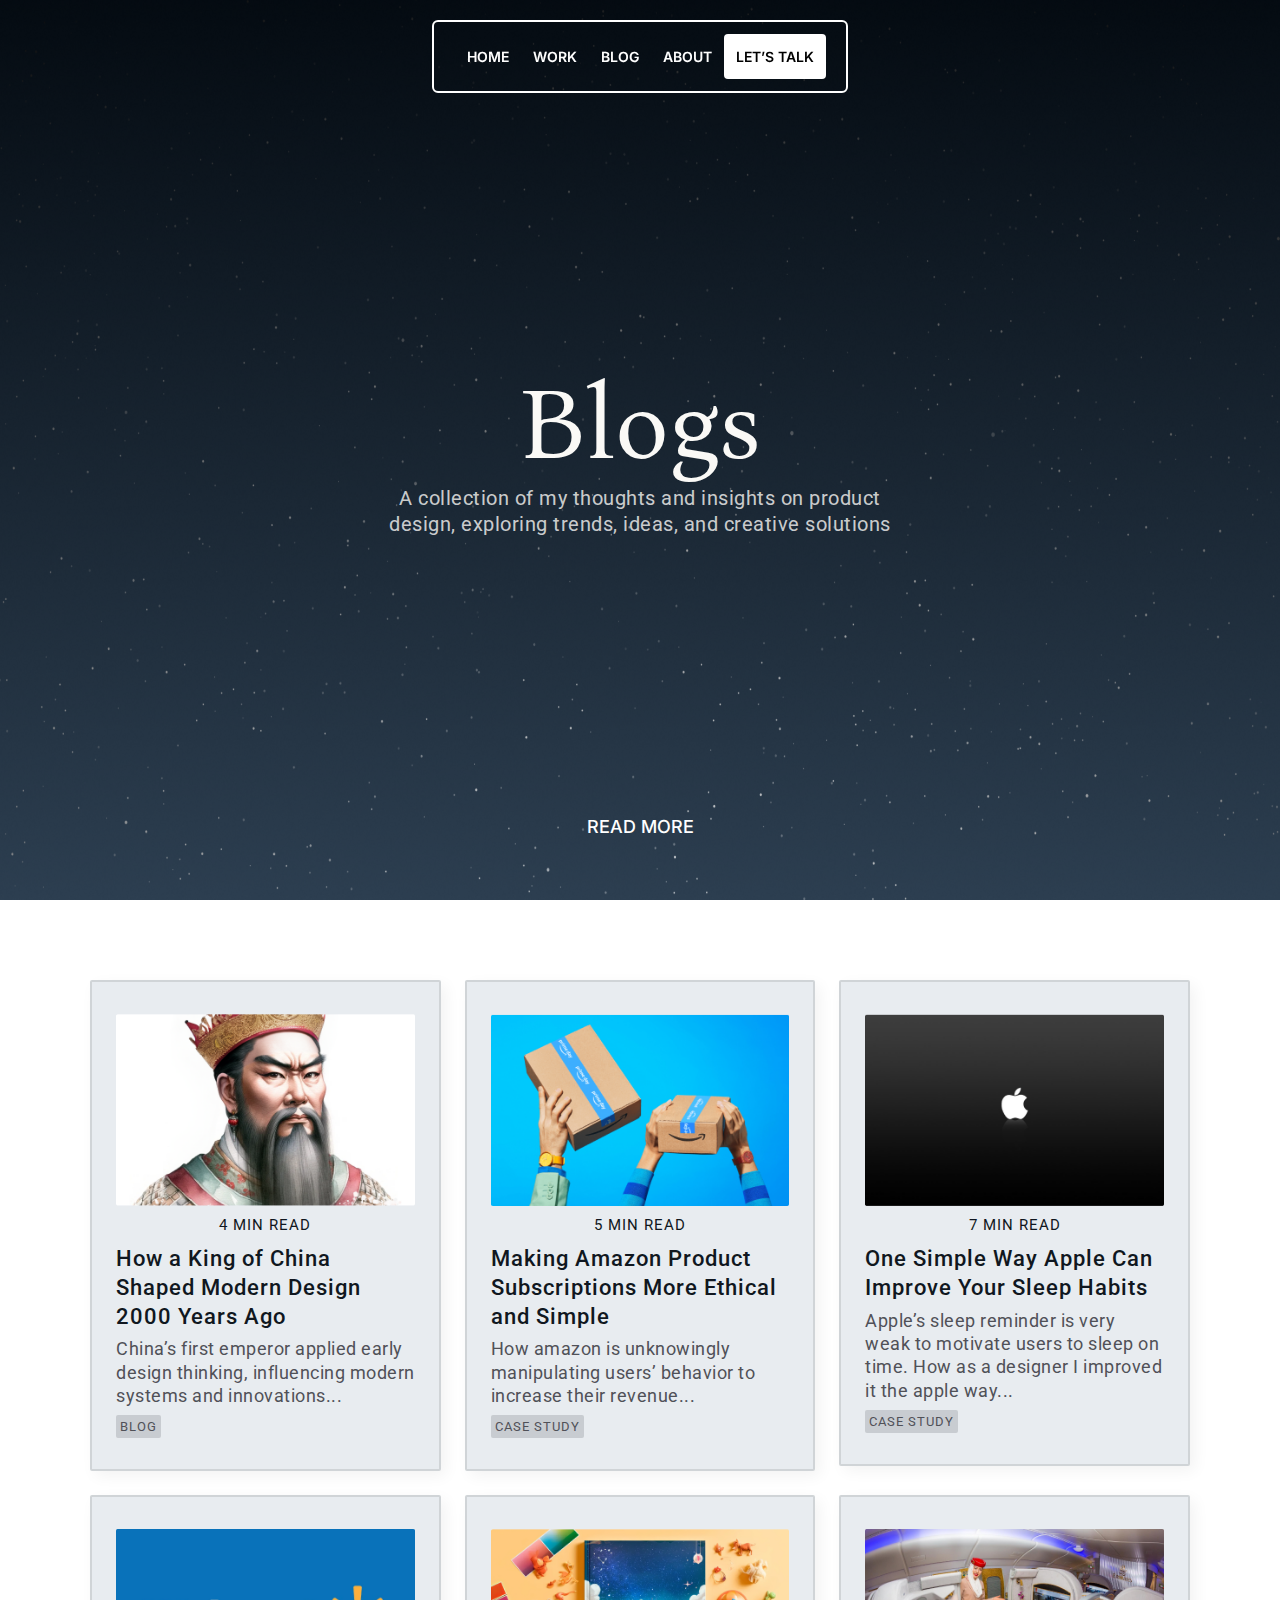
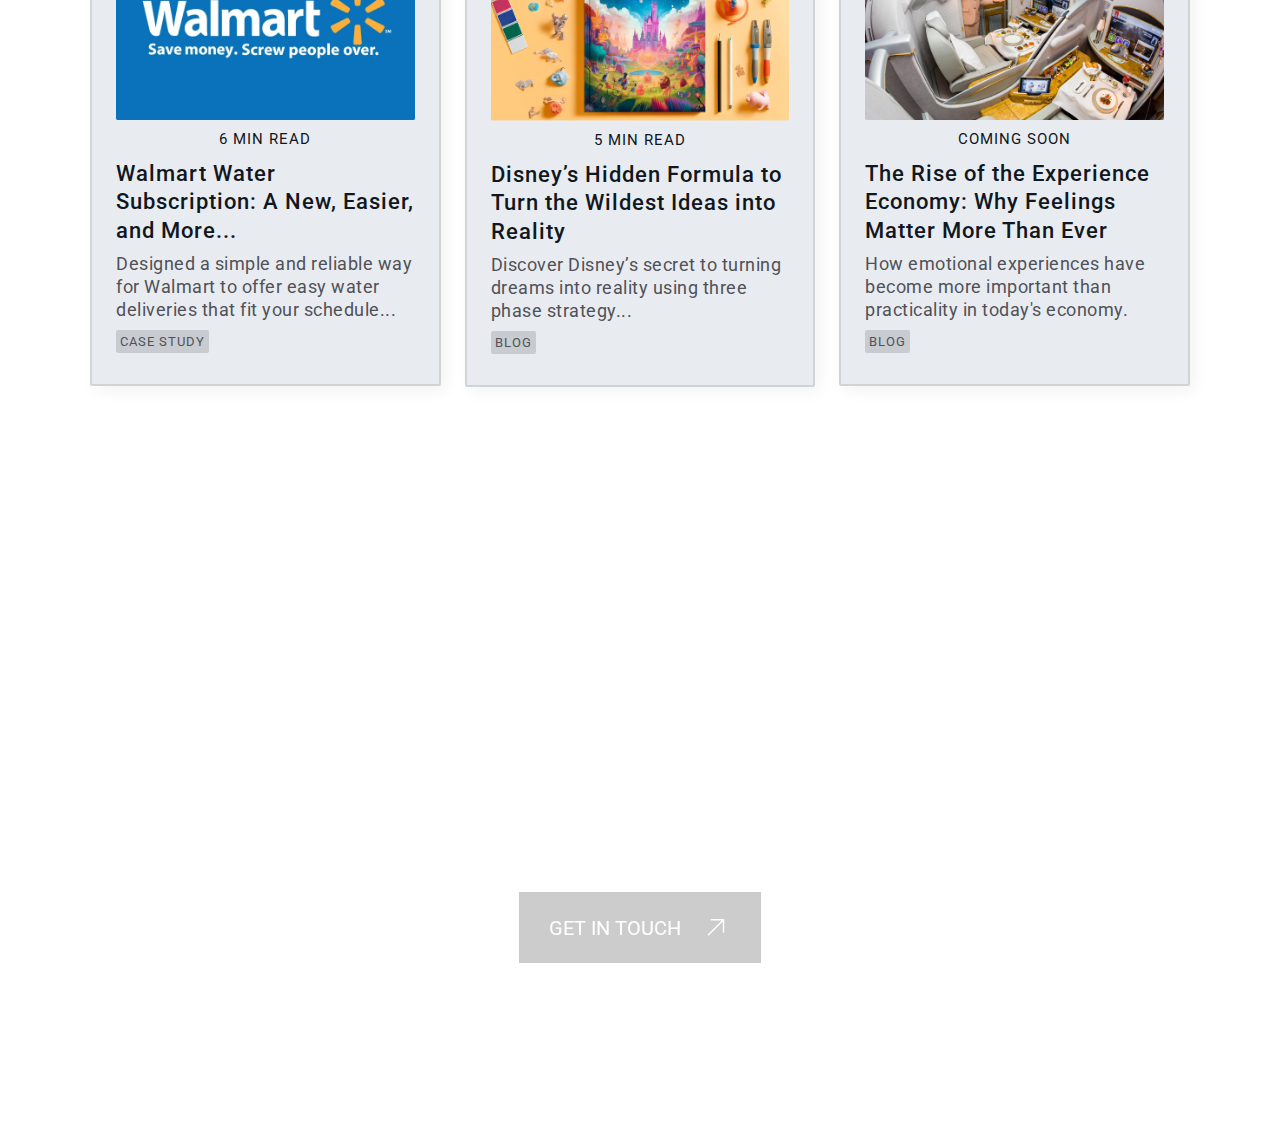
==== commit 112cf76a: "worked on blog pages" ====
--- a/index.html
+++ b/index.html
@@ -1,222 +1,149 @@
 <!DOCTYPE html>
 <html lang="en">
-
 <head>
     <meta charset="UTF-8">
     <meta name="viewport" content="width=device-width, initial-scale=1.0">
-    <title>The King of China</title>
+    <meta name="theme-color" content="#000000" />
+    <title>Navadiya Blog | Prodcut Designer</title>
     <link href="https://cdn.jsdelivr.net/npm/bootstrap@5.0.2/dist/css/bootstrap.min.css" rel="stylesheet">
     <link rel="stylesheet" href="assests/css/style.css">
     <script src="https://cdn.jsdelivr.net/npm/bootstrap@5.0.2/dist/js/bootstrap.bundle.min.js"></script>
 </head>
-
 <body>
-    <div class="homeSectoin">
-        <span class="fort_img"></span>
-        <span class="cloud_left fadeInLeftCloud" id="hori"></span>
-        <!-- <span class="cloud_right fadeInRightCloud" id="hori2"></span> -->
-        <span class="rockOne"></span>
+    <div class="commonBackgroundSection">
         <div class="topMenus">
-            <div class="topMenusOverlay"></div>
             <ul>
                 <li><a href="">Home</a></li>
-                <li><a href="">Case studies</a></li>
+                <li><a href="">Work</a></li>
                 <li><a href="">Blog</a></li>
                 <li><a href="">About</a></li>
                 <li><a href="" class="letTalkMenu">Let’s talk</a></li>
             </ul>
         </div>
-        <div class="homeContainer">
-            <h1>How a King of China Shaped Modern Design 2000 Years Ago</h1>
-            <div class=""></div>
+        <div class="commonHeadingSection">
+            <h1>Blogs</h1>
+            <p>A collection of my thoughts and insights on product design, exploring trends, ideas, and creative solutions</p>
         </div>
         <div class="learnMoreSection">
-            <span class="textReadMore">Read More</span>
-            <div class="chevron"></div>
-            <div class="chevron"></div>
-            <div class="chevron"></div>
-        </div>
-    </div>
-    <div class="aboutUsSection">
-        <div class="aboutUsCotainer">
-            <div class="container">
-                <div class="row">
-                    <div class="col-md-5">
-                        <div class="kingPhotos">
-                            <img src="assests/images/Emperor_king.png" alt="">
-                        </div>
-                    </div>
-                    <div class="col-md-7">
-                        <div class="aboutChina">
-                            <p>China’s first emperor, Qin Shi Huang is known for his relentless pursuit of unity and power, but what often goes unnoticed is how his visionary approach prefigured many principles of modern design thinking. As designers today, we strive for seamless user experiences, systematic efficiency, and lasting impact—principles that Qin Shi Huang instinctively grasped over 2,000 years ago.</p>
-                        </div>
-                    </div>
-                </div>
-            </div>
-        </div>
-    </div>
-    <div class="AncientDesigns">
-        <div class="container">
-            <div class="row">
-                <div class="col-md-12">
-                    <h2>Ancient Designs</h2>
-                    <p><span>Weaponry and Warfare:</span> Qin Shi Huang standardized weapons across his empire to enhance battle efficiency, similar to how a smartphone company designs a product to work similarly across various markets today. This standardization ensured that all soldiers could use any weapon on the battlefield without compatibility issues, much like modern companies aim for a uniform user experience in their products.</p>
-                    <p><span>Quality Control and Branding:</span> He also introduced quality control measures by branding each weapon, which is similar to how today’s brands use logos to guarantee authenticity. This not only ensured quality but also helped maintain consistency and trust, which are core to modern manufacturing practices.</p>
-                </div>
-            </div>
+            <a href="#mainBlog">
+                <span class="textReadMore">Read More</span>
+                <div class="chevron"></div>
+                <div class="chevron"></div>
+                <div class="chevron"></div>
+            </a>
         </div>
     </div>
 
-    <div class="AncientDesigns RebrandingSection">
+    <div class="exploerSection mainContianer" id="mainBlog">
         <div class="container">
             <div class="row">
-                <div class="col-md-10">
-                    <h2>Rebranding the Ruler and the Realm</h2>
-                    <p><span>Personal Rebranding:</span> By renaming himself “First Emperor of China,” Qin Shi Huang utilized personal branding to strengthen his authority and unify his empire, much like a corporate rebrand today seeks to reflect a company’s evolved vision and market position.</p>
-                    <p><span>Unified Systems for Prosperity:</span> He standardized coinage, weights, measures, and writing systems to simplify daily transactions and administrative processes. This move towards uniformity is reflected in modern design principles, which prioritize standardization for efficiency and ease of use, enhancing user experience across different platforms.</p>
+                <div class="col-xl-4 col-md-6">
+                    <div class="exploreSectionCards">
+                        <a href="chinaKing.html">
+                            <img src="assests/images/amazonProduct/chinaKing.png" alt="">
+                            <span>4 MIN READ</span>
+                            <h3>How a King of China Shaped Modern Design 2000 Years Ago</h3>
+                            <p>China’s first emperor applied early design thinking, influencing modern systems and innovations...</p>
+                            <i>Blog</i>
+                        </a>
+                    </div>
                 </div>
-                <div class="col-md-2">
-                    <div class="Rebranding_img">
-                        <img src="assests/images/Rebranding_img.png" alt="">
-                        <p>The Ban Liang coins introduced by Qin Dynasty</p>
+                <div class="col-xl-4 col-md-6">
+                    <div class="exploreSectionCards">
+                        <a href="makingAmazon.html">
+                            <img src="assests/images/amazonProduct/makingAmazonProduct.png" alt="">
+                            <span>5 MIN READ</span>
+                            <h3>Making Amazon Product Subscriptions More Ethical and Simple</h3>
+                            <p>How amazon is unknowingly manipulating users’ behavior to increase their revenue... </p>
+                            <i>Case Study</i>
+                        </a>
+                    </div>
+                </div>
+                <div class="col-xl-4 col-md-6">
+                    <div class="exploreSectionCards">
+                        <a href="">
+                            <img src="assests/images/amazonProduct/simpleWayApple.png" alt="">
+                            <span>7 MIN READ</span>
+                            <h3>One Simple Way Apple Can Improve Your Sleep Habits</h3>
+                            <p>Apple’s sleep reminder is very weak to motivate users to sleep on time. How as a designer I improved it the apple way...</p>
+                            <i>Case Study</i>
+                        </a>
+                    </div>
+                </div>
+                <div class="col-xl-4 col-md-6">
+                    <div class="exploreSectionCards">
+                        <a href="">
+                            <img src="assests/images/amazonProduct/walmartLogo.png" alt="">
+                            <span>6 MIN READ</span>
+                            <h3>Walmart Water Subscription: A New, Easier, and More...</h3>
+                            <p>Designed a simple and reliable way for Walmart to offer easy water deliveries that fit your schedule...</p>
+                            <i>Case Study</i>
+                        </a>
+                    </div>
+                </div>
+                <div class="col-xl-4 col-md-6">
+                    <div class="exploreSectionCards">
+                        <a href="disneys.html">
+                            <img src="assests/images/amazonProduct/disneysWallPaper.png" alt="">
+                            <span>5 MIN READ</span>
+                            <h3>Disney’s Hidden Formula to Turn the Wildest Ideas into Reality</h3>
+                            <p>Discover Disney’s secret to turning dreams into reality using three phase strategy...</p>
+                            <i>Blog</i>
+                        </a>
+                    </div>
+                </div>
+                <div class="col-xl-4 col-md-6">
+                    <div class="exploreSectionCards">
+                        <a href="">
+                            <img src="assests/images/amazonProduct/economyExperience.png" alt="">
+                            <span>COMING SOON</span>
+                            <h3>The Rise of the Experience Economy: Why Feelings Matter More Than Ever</h3>
+                            <p>How emotional experiences have become more important than practicality in today's economy.</p>
+                            <i>Blog</i>
+                        </a>
                     </div>
                 </div>
             </div>
         </div>
     </div>
 
-    <div class="AncientDesigns">
-        <div class="container">
-            <div class="row">
-                <div class="col-md-12">
-                    <h2>Design as a Medium of Legacy</h2>
-                    <p><span>The Terracotta Army:</span> The Terracotta Army was not just a military formation but a design masterpiece meant to serve Qin Shi Huang in the afterlife. This project mirrors how modern nations or corporations invest in large-scale projects like Olympic ceremonies or monumental architecture to gain global recognition and establish a lasting legacy.</p>
-                    <p style="margin-bottom: 10px;"><span>Monumental Burial Chamber:</span> His grand tomb, an underground palace, was designed to be a testament to his power and vision, much like modern design spectacles that aim to inspire awe and ensure a place in history. This approach shows how design can go beyond functionality to express personal beliefs and aspirations, influencing how we are remembered.</p>
-                    <div class="DesignMedium">
-                        <img src="assests/images/DesignMedium_img.png" alt="">
-                        <p>An aerial view of a pit filled with terra-cotta soldiers at Shaanxi, China</p>
-                    </div>
-                </div>
-            </div>
-        </div>
-    </div>
-    <div class="AncientDesigns">
-        <div class="container">
-            <div class="row">
-                <div class="col-md-12">
-                    <div class="Huangsprojects">
-                        <img src="assests/images/Huangsprojects.png" alt="">
-                        <p>Qin Shi Huang’s projects, like the Terracotta Army, highlight important ethical considerations in design, as workers faced harsh conditions and severe punishments. Today, we aim to innovate responsibly, focusing on sustainability and fair labor practices. This shift toward ethical practices is becoming more common in industries like fashion and manufacturing, emphasizing worker rights and environmental care.</p>
-                    </div>
-                </div>
-            </div>
-        </div>
-    </div>
+    <footer>
+        <span>Project in mind?</span>
+        <h4>LET’S</h4>
+        <h3>MAKE A DIFFERENCE</h3>
+        <h5>TOGETHER</h5>
+        <a href="">
+            GET IN TOUCH
+            <svg width="30" height="31" viewBox="0 0 30 31" fill="none" xmlns="http://www.w3.org/2000/svg">
+                <g id="ph:arrow-up-right-light">
+                <path id="Vector" d="M23.2039 7.73511V19.9226C23.2039 20.1091 23.1298 20.2879 22.9979 20.4198C22.8661 20.5517 22.6872 20.6257 22.5007 20.6257C22.3143 20.6257 22.1354 20.5517 22.0036 20.4198C21.8717 20.2879 21.7976 20.1091 21.7976 19.9226V9.43433L7.99293 23.2273C7.8624 23.3578 7.68535 23.4312 7.50075 23.4312C7.31614 23.4312 7.13909 23.3578 7.00856 23.2273C6.87802 23.0968 6.80469 22.9197 6.80469 22.7351C6.80469 22.5505 6.87802 22.3735 7.00856 22.2429L20.8015 8.43823H10.3132C10.1268 8.43823 9.94792 8.36415 9.81606 8.23229C9.6842 8.10043 9.61012 7.92159 9.61012 7.73511C9.61012 7.54863 9.6842 7.36978 9.81606 7.23792C9.94792 7.10606 10.1268 7.03198 10.3132 7.03198H22.5007C22.6872 7.03198 22.8661 7.10606 22.9979 7.23792C23.1298 7.36978 23.2039 7.54863 23.2039 7.73511Z" fill="white"/>
+                </g>
+            </svg>    
+        </a>
+        <p><i>Designed by</i> Meet Navadiya</p>
+    </footer>
 
-    <div class="AncientDesigns">
-        <div class="container">
-            <div class="row">
-                <div class="col-md-12">
-                    <div class="lessonTodayDesigner">
-                        <h3>Lesson for Today’s Designers</h3>
-                        <p>From Qin Shihuangdi’s strategies, today’s designers can learn about:</p>
-                        <ol>
-                            <li><p><span>Systematic Thinking:</span> Applying design systematically can help solve large-scale problems, just as it helped the emperor manage and unify his empire.</p></li>
-                            <li><p><span>Brand Identity:</span> Effective design can create strong identities and foster unity, similar to how brands today build communities and loyalty.</p></li>
-                            <li><p><span>Balancing Innovation with Standards:</span> His mix of innovation with standardization offers a blueprint for producing high-quality products at scale, a principle that underpins much of modern manufacturing.</p></li>
-                        </ol>
-                    </div>
-                </div>
-            </div>
-        </div>
-    </div>
 
-    <div class="ConclusionSection AncientDesigns">
-        <div class="container">
-            <div class="row">
-                <div class="col-md-12">
-                    <div class="ConclusionContainer">
-                        <h3>Conclusion</h3>
-                        <p>Qin Shihuangdi’s use of design was not just about aesthetics but was a crucial part of his strategy to govern and expand his empire. His methods show us that design is a powerful tool in shaping societies and economies, offering timeless lessons for modern product designers who aim to combine creativity with functionality to make impactful products.</p>
-                        <div class="signtureSection">
-                            <img src="assests/images/meet_Sign.png" alt="">
-                        </div>
-                    </div>
-                </div>
-            </div>
-        </div>
-    </div>
-    <div class="AncientDesigns References">
-        <div class="container">
-            <div class="row">
-                <div class="col-md-12">
-                    <div class="ReferencesContainer">
-                        <h2>References</h2>
-                        <ol>
-                            <li>Rawsthorn, Alice. *Hello World: Where Design Meets Life*. This book discusses the cultural significance of design and provides examples of its impact through history, including the efforts of Qin Shi Huang. [Purchase here]</li>
-                            <li>TED-Ed. “The incredible history of China’s terracotta warriors — Megan Campisi and Pen-Pen Chen.” YouTube video. [Watch here]. Offers an educational overview of the Terracotta Army and its significance in Chinese history.</li>
-                            <li>Smithsonian Magazine. “What You Need to Know About China’s Terra-Cotta Warriors and the First Qin Emperor” by Arthur Labor. [Read more]. Provides detailed historical context and explores the archaeological significance of the Terracotta Warriors.</li>
-                            <li>The Marginalian. “How China’s First Emperor Pioneered Design Thinking and Revolutionized the Branding of Legacy” by Maria Popover. [Read the article]. Examines how Qin Shi Huang used design thinking to unify and administer his empire effectively.</li>
-                            <li>Global Volunteers. “The Chinese Legend of the Terracotta Warriors.” [Explore the legend]. Shares myths and legends related to the Terracotta Warriors, reflecting on their cultural impact.</li>
-                        </ol>
-                    </div>
-                </div>
-            </div>
-        </div>
-    </div>
+    
 
-    <div class="exploreMoreSection AncientDesigns">
-        <div class="exploreMoreHeading">
-            <h2>Explore More</h2>
-        </div>
-        <div class="container">
-            <div class="row">
-                <div class="col-md-4">
-                    <div class="exploreCards" style="background-image: url('assests/images/DisneyHiddenFormulatoTurntheWildestIdeasintoReality_Background.png');">
-                        <img src="assests/images/DisneyHiddenFormulatoTurntheWildestIdeasintoReality.png" alt="">
-                        <div class="cardsDescription">
-                            <span>4 MIN READ</span>
-                            <h3>Disney’s Hidden Formula to Turn the Wildest Ideas into Reality</h3>
-                            <p>Discover Disney’s secret to turning dreams into reality strategy...</p>
-                            <strong>Blog</strong>
-                        </div>
-                    </div>
-                </div>
-                <div class="col-md-4">
-                    <div class="exploreCards" style="background-image: url('assests/images/MakingAmazonProductSubscriptionsMoreEthicalandSimple_Background.png');">
-                        <img src="assests/images/MakingAmazonProductSubscriptionsMoreEthicalandSimple.png" alt="">
-                        <div class="cardsDescription">
-                            <span>5 MIN READ</span>
-                            <h3>Making Amazon Product Subscriptions More Ethical and Simple</h3>
-                            <p>How amazon is manipulating users’ behavior to grow their revenue... </p>
-                            <strong>Case Study</strong>
-                        </div>
-                    </div>
-                </div>
-                <div class="col-md-4">
-                    <div class="exploreCards" style="background-image: url('assests/images/OneSimpleWayAppleCanImproveYourSleepHabits_Backgroud.png');">
-                        <img src="assests/images/OneSimpleWayAppleCanImproveYourSleepHabits.png" alt="">
-                        <div class="cardsDescription">
-                            <span>7 MIN READ</span>
-                            <h3>One Simple Way Apple Can Improve Your Sleep Habits</h3>
-                            <p>Apple’s sleep reminder is very weak to motivate users to sleep on time. How as a designer I improved it...</p>
-                            <strong>Case Study</strong>
-                        </div>
-                    </div>
-                </div>
-            </div>
-        </div>
-    </div>
 
+
+
+    <script src="https://ajax.googleapis.com/ajax/libs/jquery/1.9.1/jquery.min.js"></script>
+    <script>
+        $(window).scroll(function(){
+      var topMenus = $('.topMenus'),
+          scroll = $(window).scrollTop();
+            if (scroll >= 200) topMenus.addClass('fixed');
+            else topMenus.removeClass('fixed');
+        });
+        $(document).on('click', 'a[href^="#"]', function (event) {
+            event.preventDefault();
+
+            $('html, body').animate({
+                scrollTop: $($.attr(this, 'href')).offset().top
+            }, 500);
+        });
+    </script>
 </body>
-<script src="https://ajax.googleapis.com/ajax/libs/jquery/1.9.1/jquery.min.js"></script>
-<script>
-    $(window).scroll(function(){
-  var topMenus = $('.topMenus'),
-      scroll = $(window).scrollTop();
-        if (scroll >= 200) topMenus.addClass('fixed');
-        else topMenus.removeClass('fixed');
-    });
-</script>
-
 </html>--- a/assests/css/style.css
+++ b/assests/css/style.css
@@ -1,9 +1,11 @@
 @import url('https://fonts.googleapis.com/css2?family=Inter:ital,opsz,wght@0,14..32,100..900;1,14..32,100..900&display=swap');
 @import url('https://fonts.googleapis.com/css2?family=Bona+Nova:ital,wght@0,400;0,700;1,400&display=swap');
 @import url('https://fonts.googleapis.com/css2?family=Roboto:ital,wght@0,100;0,300;0,400;0,500;0,700;0,900;1,100;1,300;1,400;1,500;1,700;1,900&display=swap');
+@import url('https://fonts.googleapis.com/css2?family=Yesteryear&display=swap');
 /* font-family: "Bona Nova", serif; */
 /* font-family: "Inter", sans-serif; */
 /* font-family: "Roboto", sans-serif; */
+/* font-family: "Yesteryear", cursive; */
 body,html{
     height: 100%;
     font-family: "Inter", sans-serif;
@@ -13,6 +15,78 @@
     padding: 0;
     font-family: "Inter", sans-serif;
     overflow-x: hidden;
+}
+.commonBackgroundSection{
+    position: relative;
+    width: 100%;
+    height: 100%;
+    background-size: 100% 100%;
+    background-attachment: fixed;
+    background-image: url('../images/commonBackground.png');
+}
+.commonBackgroundSection .commonHeadingSection{
+    position: relative;
+    z-index: 1;
+    color: #FFFFFF;
+    display: flex;
+    align-items: center;
+    justify-content: center;
+    flex-direction: column;
+    height: 100%;
+}
+.commonBackgroundSection .commonHeadingSection h1{
+    color: #FAF9F6;
+    text-align: center;
+    font-family: "Bona Nova", serif;
+    font-size: 101px;
+    font-style: normal;
+    font-weight: 400;
+    line-height: normal;
+    margin: 0;
+}
+.commonBackgroundSection .commonHeadingSection p{
+    color: rgba(250, 249, 246, 0.80);
+    text-align: center;
+    font-family: "Roboto", sans-serif;
+    font-size: 20px;
+    font-style: normal;
+    font-weight: 400;
+    line-height: 130%; /* 26px */
+    letter-spacing: 0.5px;
+    max-width: 532px;
+    margin: 0 auto;
+}
+.commonBackgroundSection .topMenus{
+    max-width: 416px;
+    border-color: #FFFFFF;
+}
+.commonBackgroundSection .topMenus ul li a{
+    color: #FFFFFF;
+}
+.commonBackgroundSection .topMenus ul li a.letTalkMenu{
+    background-color: #FFFFFF;
+    color: #000000;
+}
+.commonBackgroundSection .topMenus.fixed{
+    background-color: #000000;
+    top: 0;
+}
+.commonBackgroundSection .learnMoreSection a{
+    display: flex;
+    align-items: center;
+    justify-content: center;
+    cursor: pointer;
+    position: absolute;
+    left: 0;
+    right: 0;
+    z-index: 9;
+}
+.commonBackgroundSection .learnMoreSection .textReadMore{
+    color: #FFFFFF;
+}
+.commonBackgroundSection .learnMoreSection .chevron:before,
+.commonBackgroundSection .learnMoreSection .chevron:after{
+    background: #FFFFFF;
 }
 .homeSectoin{
     position: relative;
@@ -783,4 +857,604 @@
 .mainContianer.moviesImageSlider .carousel-control-next,
 .mainContianer.moviesImageSlider .carousel-control-next:hover{
     background: linear-gradient(90deg, rgba(255,255,255,0) 0%, rgba(255,255,255,0.8421193184304971) 70%);
-}+}
+
+.disneysHomeSection.makingAmazonHomeSection{
+    background-image: url('../images/amazonProduct/homeBackground.png');
+    margin-bottom: 78px;
+}
+.disneysHomeSection.makingAmazonHomeSection h1{
+    max-width: 850px;
+}
+.disneysHomeSection.makingAmazonHomeSection .topMenus{
+    max-width: 394px;
+}
+.disneysHomeSection.makingAmazonHomeSection .topMenus ul li a{
+    font-size: 13px;
+    font-family: "Roboto", sans-serif;
+    font-weight: 400;
+}
+.disneysHomeSection.makingAmazonHomeSection .topMenus ul li a.letTalkMenu{
+    background-color: #FFFFFF;
+    color: #000000;
+    border-radius: 4px;
+}
+.disneysHomeSection.makingAmazonHomeSection .homeContainer ul li{
+    background: linear-gradient(90deg, rgba(255,255,255,0.7) 50%, rgba(250,249,246,0.7) 60%);
+    text-transform: uppercase;
+}
+.disneysHomeSection.makingAmazonHomeSection .textReadMore{
+    font-size: 14px;
+    color: #000000;
+    z-index: 3;
+    bottom: 40px;
+}
+.makingAmazonHomeSection.disneysHomeSection .learnMoreSection .chevron::before,
+.makingAmazonHomeSection.disneysHomeSection .learnMoreSection .chevron::after{
+    background-color: #000000;
+}
+.makingAmazonHomeSection.disneysHomeSection .learnMoreSection img{
+    position: absolute;
+    left: 0;
+    right: 0;
+    top: auto;
+    bottom: 0;
+    margin: auto;
+    width: 260px;
+}
+.amazonFrame_img img{
+    width: 100%;
+}
+.DarkPatternBox{
+    position: relative;
+    border-radius: 3px;
+    border: 3px solid #ECECEC;
+    background: #FFF;
+    box-shadow: 5px 5px 15px 0px rgba(0, 0, 0, 0.05);
+}
+.DarkPatternBox .darkPatterContents{
+    position: relative;
+    display: flex;
+    justify-content: center;
+    flex-direction: column;
+    height: 100%;
+    padding: 0 50px 0 20px;
+}
+.DarkPatternBox .darkPatterContents h2{
+    font-family: "Roboto", sans-serif;
+    font-size: 34px;
+    font-style: normal;
+    font-weight: 500;
+    line-height: 120%; /* 40.8px */
+    letter-spacing: 1px;
+    margin-bottom: 24px;
+}
+.DarkPatternBox .darkPatterContents p{
+    font-family: "Roboto", sans-serif;
+    font-size: 20px;
+    font-style: normal;
+    font-weight: 400;
+    line-height: 130%; /* 26px */
+    letter-spacing: 0.5px;
+    color: #000000;
+}
+.DarkPatternBox .darkPatterContents span{
+    background-color: #ECECEC;
+    display: flex;
+    padding: 5px;
+    justify-content: center;
+    align-items: center;
+    padding: 4px 10px;
+    border-radius: 7px;
+    font-family: "Roboto", sans-serif;
+    font-size: 20px;
+    font-style: italic;
+    font-weight: 300;
+    line-height: 165%; /* 33px */
+    letter-spacing: 1px;
+    width: fit-content;
+}
+.DarkPatternBox .DarkPatternImg img{
+    width: 100%;
+}
+.PsychologicalPrinciplesSection{
+    position: relative;
+}
+.PsychologicalPrinciplesHeading h2{
+    font-family: "Roboto", sans-serif;
+    font-size: 34px;
+    font-style: normal;
+    font-weight: 600;
+    line-height: 120%; /* 40.8px */
+    letter-spacing: 1px;
+    color: #000000;
+    margin-bottom: 60px;
+}
+.PsychologicalPrinciplesSection .psychologicalCard{
+    position: relative;
+    box-shadow: 5px 5px 15px 0px rgba(0, 0, 0, 0.05);
+    border-radius: 3px;
+    border: 2px solid rgba(0, 0, 0, 0.10);
+    background: #FFF;
+    padding: 25px;
+    font-family: "Roboto", sans-serif;
+    height: 704px;
+    display: flex;
+    flex-direction: column;
+    align-items: center;
+    justify-content: center;
+}
+.PsychologicalPrinciplesSection .psychologicalCard h3{
+    text-align: center;
+    font-size: 34px;
+    font-style: normal;
+    font-weight: 500;
+    line-height: 120%; /* 40.8px */
+    letter-spacing: 1px;
+    color: #000000;
+    font-family: "Roboto", sans-serif;
+}
+.PsychologicalPrinciplesSection .psychologicalCard img{
+    margin: 24px 0;
+    width: 100%;
+}
+.PsychologicalPrinciplesSection .psychologicalCard p{
+    font-family: "Roboto", sans-serif;
+    font-size: 24px;
+    font-style: normal;
+    font-weight: 400;
+    line-height: 120%; /* 28.8px */
+    text-align: justify;
+}
+.mainContianer .amazonDiscountImg{
+    position: relative;
+}
+.mainContianer .amazonDiscountImg img{
+    width: 100%;
+}
+.mainContianer .StatusQueBiasWrapper{
+    display: flex;
+    justify-content: center;
+    flex-direction: column;
+    height: 100%;
+    position: relative;
+}
+.mainContianer .StatusQueBias{
+    position: relative;
+    border-radius: 2px;
+    border: 3px solid rgba(0, 0, 0, 0.10);
+    background: #FFF;
+    box-shadow: 5px 5px 15px 0px rgba(0, 0, 0, 0.05);
+    padding: 50px;
+}
+.mainContianer .StatusQueBias h3{
+    font-family: "Roboto", sans-serif;
+    font-size: 34px;
+    font-style: normal;
+    font-weight: 500;
+    line-height: 120%; /* 40.8px */
+    color: #000000;
+    letter-spacing: 1px;
+    margin-bottom: 24px;
+}
+.mainContianer .StatusQueBias span{
+    font-family: "Roboto", sans-serif;
+    font-size: 20px;
+    font-style: italic;
+    font-weight: 300;
+    line-height: 130%; /* 26px */
+    letter-spacing: 1px;
+    display: flex;
+    align-items: center;
+    margin: 24px 0;
+    background-color: #ECECEC;
+    padding: 2px 4px;
+}
+.mainContianer .StatusQueBias p{
+    font-family: "Roboto", sans-serif;
+    font-size: 20px;
+    font-style: normal;
+    font-weight: 400;
+    line-height: 130%; /* 26px */
+    letter-spacing: 0.5px;
+}
+@media(max-width: 767px){
+    .mainContianer .StatusQueBiasWrapper{
+        height: auto;
+        margin-bottom: 20px;
+    }
+}
+.butDiscountSection .butDiscountHeading{
+    position: relative;
+}
+.butDiscountSection .butDiscountHeading h2{
+    margin-bottom: 60px;
+    font-family: "Roboto", sans-serif;
+    font-size: 34px;
+    font-style: normal;
+    font-weight: 600;
+    line-height: 120%; /* 40.8px */
+    letter-spacing: 1px;
+    color: #000000;
+}
+.butDiscountSection .butDiscountHeading img{
+    width: 100%;
+}
+.SecondOrderEffect{
+    margin-top: 24px;
+    padding: 70px 40px;
+    position: relative;
+    border-radius: 2px;
+    border: 3px solid rgba(0, 0, 0, 0.10);
+    background: #FFF;
+    box-shadow: 5px 5px 15px 0px rgba(0, 0, 0, 0.05);
+}
+.SecondOrderEffect h3{
+    font-size: 34px;
+    font-style: normal;
+    font-weight: 500;
+    line-height: 120%; /* 40.8px */
+    letter-spacing: 1px;
+    font-family: "Roboto", sans-serif;
+    color: #000000;
+    margin-bottom: 24px;
+}
+.SecondOrderEffect p{
+    color: #000;
+    text-align: justify;
+    /* Roboto Regular */
+    font-family: "Roboto", sans-serif;
+    font-size: 24px;
+    font-style: normal;
+    font-weight: 400;
+    line-height: 120%; /* 28.8px */
+}
+.moreethicalSection .blankBox{
+    width: 100%;
+    height: 870px;
+    border: 3px solid rgba(0, 0, 0, 0.20);
+    background: #CDCDCD;
+}
+.moreethicalHeading h2{
+    position: relative;
+    color: #000;
+    font-family: "Roboto", sans-serif;
+    font-size: 34px;
+    font-style: normal;
+    font-weight: 600;
+    line-height: 120%; /* 40.8px */
+    letter-spacing: 1px;
+    margin-bottom: 60px;
+}
+.moreethicalSection .seamlessExperience{
+    display: flex;
+    align-items: center;
+    justify-content: center;
+    height: 100%;
+}
+.moreethicalSection .seamlessExperience .ReadyForSeamless{
+    display: flex;
+    flex-direction: column;
+    align-items: center;
+    justify-content: center;
+}
+.moreethicalSection .seamlessExperience .ReadyForSeamless img{
+    width: 100%;
+    margin-bottom: 40px;
+    max-width: 300px;
+}
+.moreethicalSection .seamlessExperience .ReadyForSeamless h3{
+    color: #000000;
+    font-family: "Roboto", sans-serif;
+    font-size: 34px;
+    font-style: normal;
+    font-weight: 500;
+    line-height: 120%; /* 40.8px */
+    letter-spacing: 1px;
+    margin-bottom: 24px;
+}
+.moreethicalSection .seamlessExperience .ReadyForSeamless a{
+    border-radius: 12px;
+    border: 3px solid rgba(185, 185, 185, 0.50);
+    background: #FFD600;
+    box-shadow: 5px 5px 10px 0px rgba(0, 0, 0, 0.05);
+    text-decoration: none;
+    display: flex;
+    padding: 20px 60px;
+    justify-content: center;
+    align-items: center;
+    color: #000000;
+    font-family: "Roboto", sans-serif;
+    font-size: 20px;
+    font-style: normal;
+    font-weight: 500;
+    line-height: normal;
+    text-transform: uppercase;
+}
+.conclusionBox{
+    position: relative;
+    border-radius: 2px;
+    border: 2px solid rgba(0, 0, 0, 0.10);
+    background: #FFF;
+    box-shadow: 5px 5px 15px 0px rgba(0, 0, 0, 0.05);
+    padding: 30px;
+}
+.conclusionBox .conclusionContainer{
+    position: relative;
+}
+.conclusionBox .conclusionContainer h2{
+    color:#101720;
+    font-family: "Bona Nova", serif;
+    font-size: 34px;
+    font-style: normal;
+    font-weight: 700;
+    line-height: 120%; /* 40.8px */
+    letter-spacing: 1px;
+    margin: 0;
+}
+.conclusionBox .conclusionContainer p{
+    color: #0E0E0E;
+    text-align: justify;
+    font-family: Roboto;
+    font-size: 17px;
+    font-style: normal;
+    font-weight: 400;
+    line-height: 130%; /* 26px */
+    letter-spacing: 0.5px;
+    margin: 24px 0;
+    font-family: "Roboto", sans-serif;
+}
+.conclusionContainer .meetSign{
+    position: relative;
+    display: flex;
+    align-items: center;
+}
+.conclusionContainer .meetSign img{
+    width: 70px;
+    margin-right: 10px;
+}
+.conclusionContainer .meetSign div{
+    display: flex;
+    align-items: initial;
+    justify-content: inherit;
+    flex-direction: column;
+}
+.conclusionContainer .meetSign div p{
+    font-family: "Yesteryear", cursive;
+    color:#101720;
+    text-align: justify;
+    font-size: 32px;
+    font-style: normal;
+    font-weight: 400;
+    line-height: 180%; /* 57.6px */
+    margin: 0;
+}
+.conclusionContainer .meetSign div span{
+    color: #101720;
+    font-size: 12px;
+    font-style: normal;
+    font-weight: 300;
+    line-height: 180%; /* 21.6px */
+    font-family: "Roboto", sans-serif;
+    margin-top: -18px;
+}
+#mainBlog.exploerSection{
+    margin: 80px auto 100px;
+}
+.exploerSection{
+    position: relative;
+}
+.exploerSection h2{
+    color: #101720;
+    text-align: center;
+    font-family: "Roboto", sans-serif;
+    font-size: 34px;
+    font-style: normal;
+    font-weight: 500;
+    line-height: 120%; /* 40.8px */
+    letter-spacing: 1px;
+    margin-bottom: 60px;
+}
+.exploerSection .exploreSectionCards{
+    position: relative;
+    border-radius: 2px;
+    border: 2px solid rgba(0, 0, 0, 0.10);
+    background: rgba(26, 70, 112, 0.10);
+    box-shadow: 5px 5px 15px 0px rgba(0, 0, 0, 0.05);
+    padding: 32px 24px;
+    margin-bottom: 24px;
+}
+.exploerSection .exploreSectionCards a{
+    color: #000000;
+    text-decoration: none;
+}
+.exploerSection .exploreSectionCards a img{
+    width: 100%;
+}
+.exploerSection .exploreSectionCards a span{
+    text-align: center;
+    color: #101720;
+    text-align: center;
+    font-family: "Roboto", sans-serif;
+    font-size: 15px;
+    font-style: normal;
+    font-weight: 400;
+    line-height: 130%; /* 19.5px */
+    letter-spacing: 1px;
+    display: flex;
+    align-items: center;
+    justify-content: center;
+    margin: 10px 0;
+}
+.exploerSection .exploreSectionCards a h3{
+    color: #101720;
+    font-family: "Roboto", sans-serif;
+    font-size: 22px;
+    font-style: normal;
+    font-weight: 500;
+    line-height: 130%; /* 31.2px */
+    letter-spacing: 1px;
+    margin-bottom: 6px;
+}
+.exploerSection .exploreSectionCards a p{
+    margin-bottom: 6px;
+    color: #505158;
+    font-family: "Roboto", sans-serif;
+    font-size: 18px;
+    font-style: normal;
+    font-weight: 400;
+    line-height: 130%; /* 26px */
+    letter-spacing: 0.5px;
+}
+.exploerSection .exploreSectionCards a i{
+    font-style: normal;
+    color:#505158;
+    font-family: "Roboto", sans-serif;
+    font-size: 13px;
+    font-style: normal;
+    font-weight: 400;
+    line-height: 130%;
+    letter-spacing: 1px;
+    border-radius: 2px;
+    background: rgba(77, 78, 84, 0.20);
+    padding: 4px;
+    text-transform: uppercase;
+}
+@media(max-width: 767px){
+    .disneysHomeSection.makingAmazonHomeSection{
+        height: 60%;
+    }
+    .DarkPatternBox,
+    .conclusionBox{
+        margin: 0 30px;
+    }
+    .DarkPatternBox .darkPatterContents{
+        padding: 30px;
+    }
+    .PsychologicalPrinciplesHeading{
+        margin-top: 24px;
+    }
+    .PsychologicalPrinciplesSection .psychologicalCard{
+        height: auto;
+        margin-bottom: 24px;
+    }
+}
+
+@media(max-width: 575px){
+    .disneysHomeSection.makingAmazonHomeSection{
+        height: 70%;
+    }
+    .DarkPatternBox,
+    .conclusionBox{
+        margin: 0 15px;
+    }
+    .DarkPatternBox .darkPatterContents{
+        padding: 20px;
+    }
+
+}
+footer{
+    position: relative;
+    background-image: url('../images/footerBg.png');
+    background-size: cover;
+    background-attachment: fixed;
+    padding: 70px 0;
+    display: flex;
+    align-items: center;
+    justify-content: center;
+    flex-direction: column;
+}
+footer span{
+    color: #FFF;
+    text-align: center;
+    font-family: "Roboto", sans-serif;
+    font-size: 16px;
+    font-style: normal;
+    font-weight: 400;
+    line-height: 160%; /* 25.6px */
+    letter-spacing: 1.5px;
+    text-transform: uppercase;
+    margin-bottom: 40px;
+}
+footer h4{
+    color: #FFF;
+    text-align: center;
+    font-family: "Bona Nova", serif;
+    font-size: 36px;
+    font-style: normal;
+    font-weight: 400;
+    line-height: 100%; /* 36px */
+    margin-bottom: 16px;
+}
+footer h3{
+    color: #FFF;
+    text-align: center;
+    font-family: "Roboto", sans-serif;
+    font-size: 101px;
+    font-style: normal;
+    font-weight: 600;
+    line-height: 100%; /* 101px */
+    margin-bottom: 16px;
+}
+@media(max-width: 767px){
+    footer h3{
+        font-size: 80px;
+    }
+}
+@media(max-width: 575px){
+    footer h3{
+        font-size: 55px;
+    }
+}
+footer h5{
+    color: #FFF;
+    text-align: center;
+    font-family: "Bona Nova", serif;
+    font-size: 36px;
+    font-style: normal;
+    font-weight: 400;
+    line-height: 100%; /* 36px */
+    margin-bottom: 40px;
+}
+footer a{
+    border: 1px solid #FFF;
+    background: rgba(0, 0, 0, 0.20);
+    backdrop-filter: blur(20px);
+    display: flex;
+    padding: 20px 30px;
+    justify-content: center;
+    align-items: center;
+    gap: 20px;
+    color: #FFF;
+    font-family: "Roboto", sans-serif;
+    font-size: 20px;
+    font-style: normal;
+    font-weight: 400;
+    line-height: normal;
+    text-transform: uppercase;
+    text-decoration: none;
+    margin-bottom: 80px;
+}
+footer a:hover{
+    cursor: pointer;
+    color: #FFFFFF;
+}
+footer p{
+    margin: 0;
+    color:#FFFFFF;
+    font-family: Roboto;
+    font-size: 15px;
+    font-style: normal;
+    font-weight: 300;
+    line-height: 160%; /* 24px */
+    letter-spacing: 1.5px;
+}
+footer p i{
+    color: rgba(255, 255, 255, 0.70);
+    font-style: normal;
+}
+
+/* font-family: "Bona Nova", serif; */
+/* font-family: "Inter", sans-serif; */
+/* font-family: "Roboto", sans-serif; */
+/* font-family: "Yesteryear", cursive; */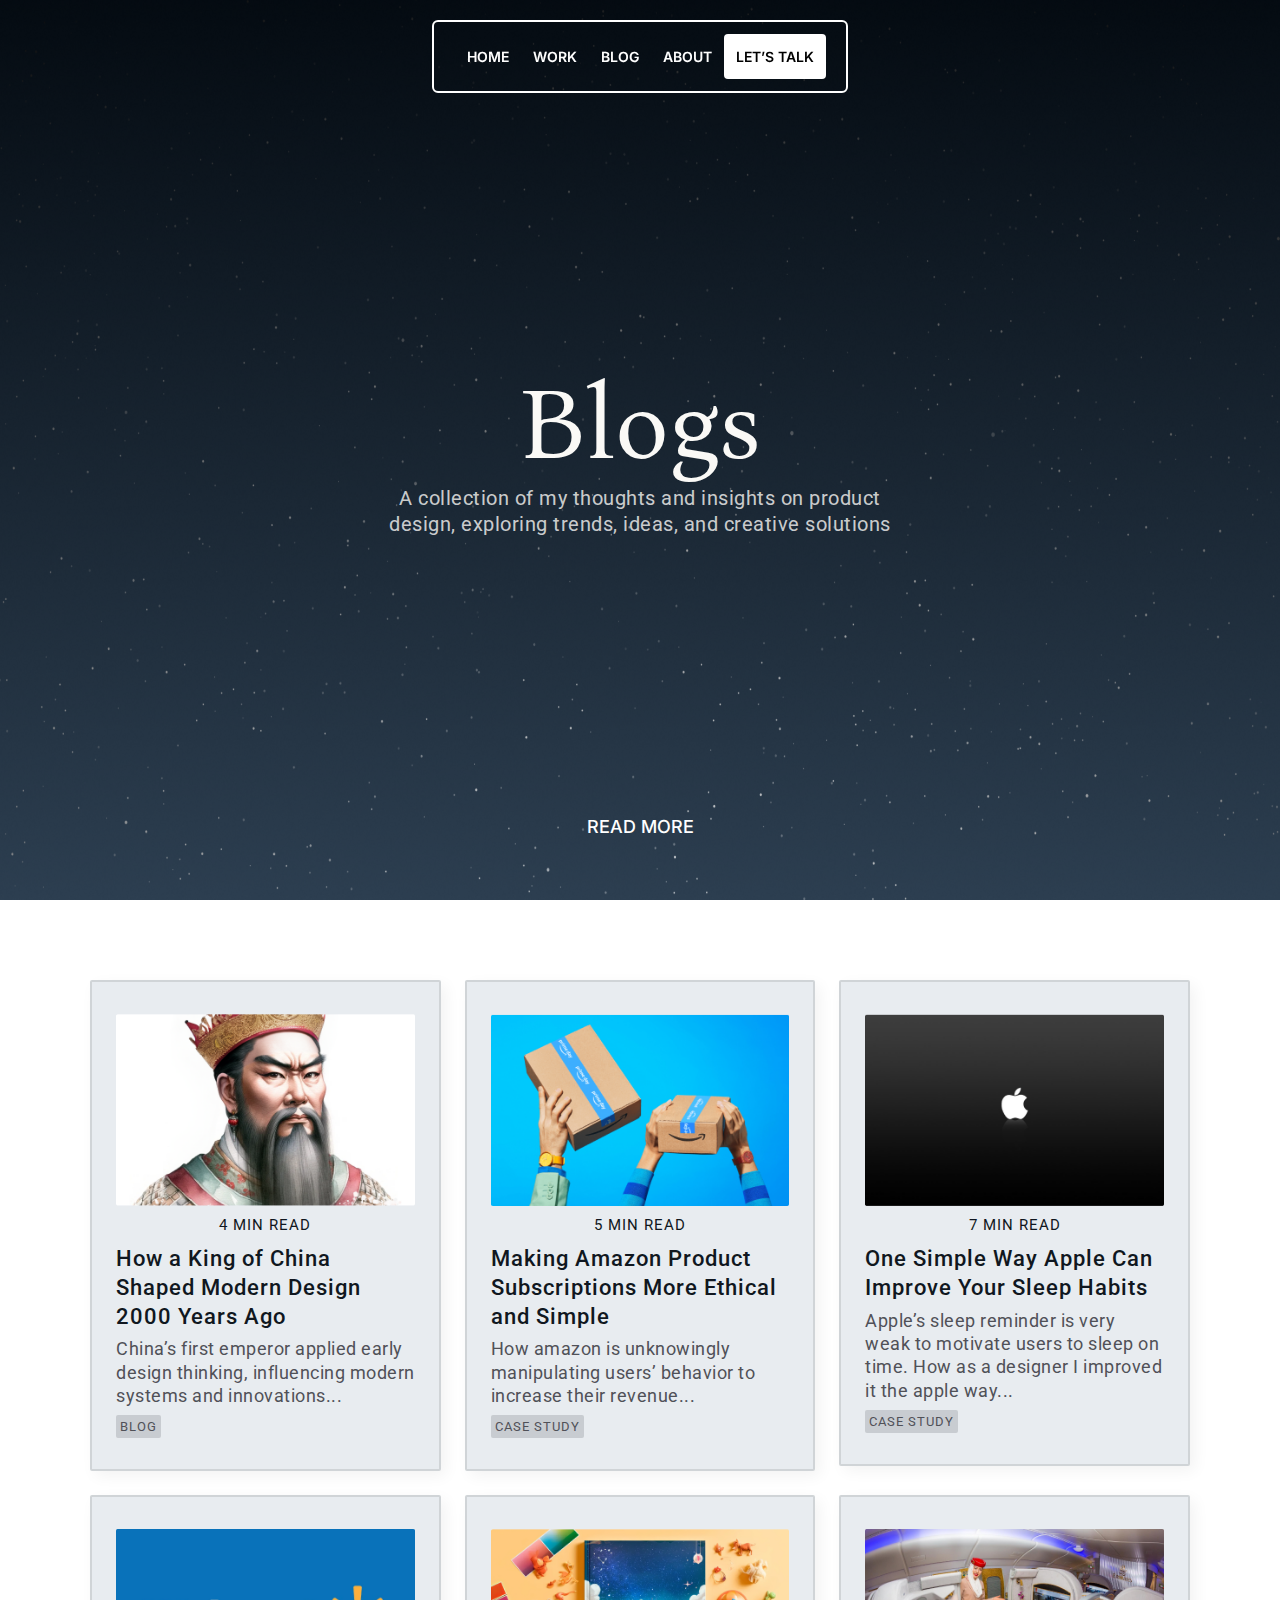
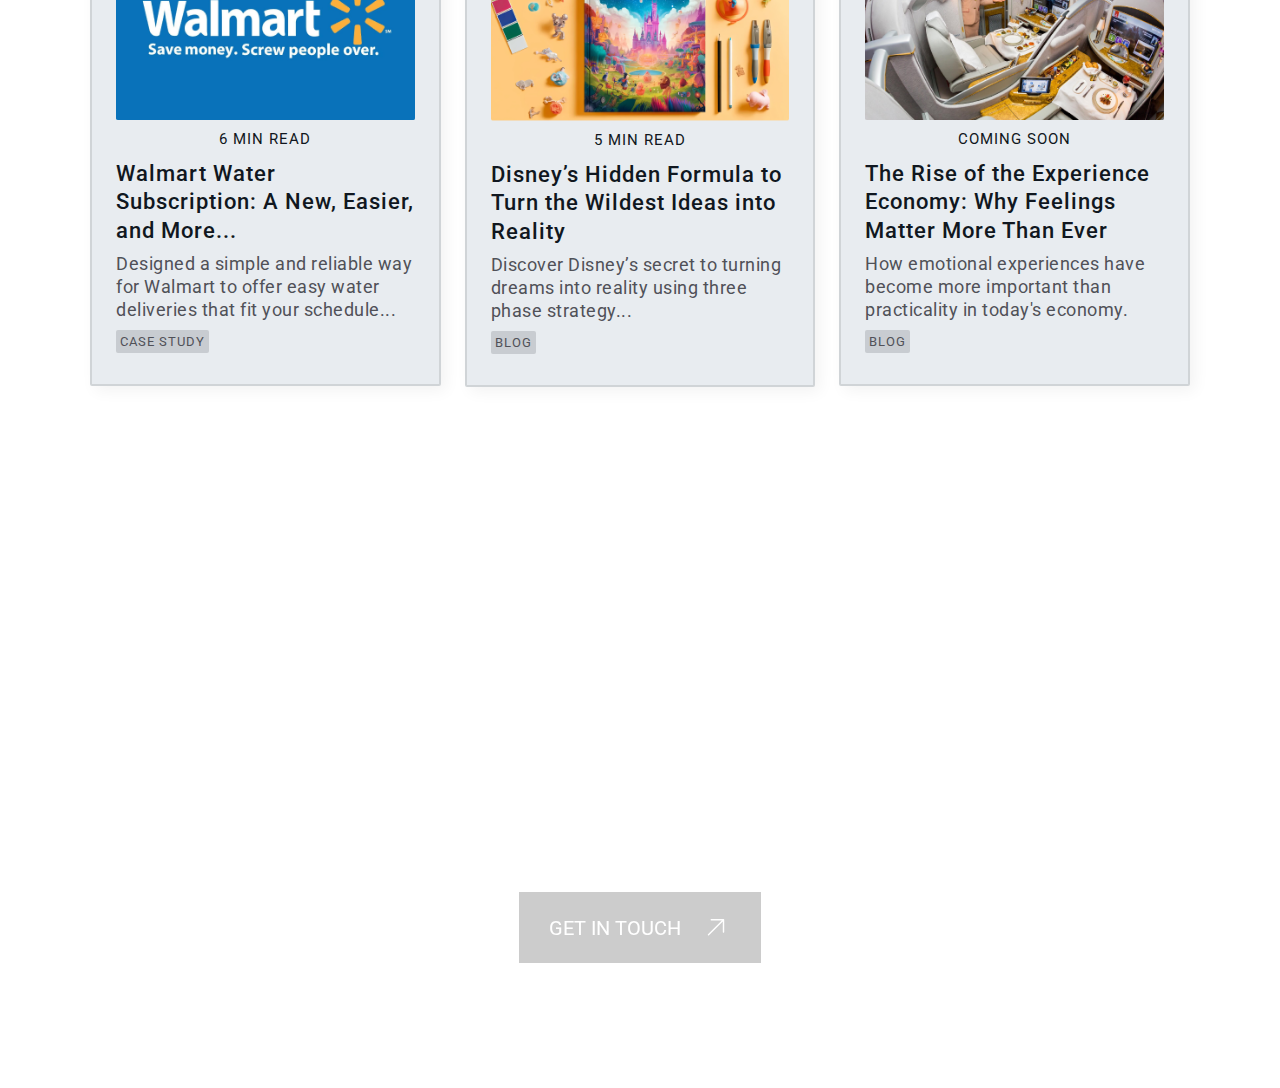
==== commit 5361deed: "worked on contact us page" ====
--- a/index.html
+++ b/index.html
@@ -3,7 +3,7 @@
 <head>
     <meta charset="UTF-8">
     <meta name="viewport" content="width=device-width, initial-scale=1.0">
-    <meta name="theme-color" content="#000000" />
+    <meta name="theme-color" content="#1A4670" />
     <title>Navadiya Blog | Prodcut Designer</title>
     <link href="https://cdn.jsdelivr.net/npm/bootstrap@5.0.2/dist/css/bootstrap.min.css" rel="stylesheet">
     <link rel="stylesheet" href="assests/css/style.css">
@@ -112,7 +112,7 @@
         <h4>LET’S</h4>
         <h3>MAKE A DIFFERENCE</h3>
         <h5>TOGETHER</h5>
-        <a href="">
+        <a href="contact.html">
             GET IN TOUCH
             <svg width="30" height="31" viewBox="0 0 30 31" fill="none" xmlns="http://www.w3.org/2000/svg">
                 <g id="ph:arrow-up-right-light">
--- a/assests/css/style.css
+++ b/assests/css/style.css
@@ -1358,7 +1358,7 @@
     background-image: url('../images/footerBg.png');
     background-size: cover;
     background-attachment: fixed;
-    padding: 70px 0;
+    padding: 70px 0 20px 0;
     display: flex;
     align-items: center;
     justify-content: center;
@@ -1453,7 +1453,118 @@
     color: rgba(255, 255, 255, 0.70);
     font-style: normal;
 }
-
+#ContactUsSection{
+    position: relative;
+    margin: 60px 0;
+}
+.contactUsImg img{
+    width: 100%;
+}
+.contactUsForm{
+    position: relative;
+}
+.contactUsForm form{
+    padding: 32px;
+    border-radius: 10px;
+    border: 1px solid rgba(26, 70, 112, 0.15);
+    background: rgba(26, 70, 112, 0.05);
+}
+.contactUsForm form .formFeild{
+    margin: 0 0 24px 0;
+    position: relative;
+}
+.contactUsForm form .formFeild input,
+.contactUsForm form .formFeild textarea{
+    padding: 8px 16px;
+    border-radius: 3px;
+    border: 1px solid rgba(26, 70, 112, 0.15);
+    background: rgba(26, 70, 112, 0.05);
+    width: 100%;
+}
+.contactUsForm form .formFeild textarea{
+    height: 200px;
+    resize: none;
+}
+.contactUsForm form .formFeild input:focus,
+.contactUsForm form .formFeild textarea:focus{
+    border: solid 1px #000000;
+    box-shadow: none;
+    outline: none;
+}
+.contactUsForm form .formFeild button,
+.contactUsForm form .formFeild a{
+    border-radius: 6px;
+    background: #1A4670;
+    box-shadow: 5px 5px 15px 0px rgba(0, 0, 0, 0.05);
+    border: solid 1px transparent;
+    padding: 16px;
+    color:#FAF9F6;
+    font-family: "Roboto", sans-serif;
+    font-size: 20px;
+    font-style: normal;
+    font-weight: 400;
+    line-height: 130%; /* 26px */
+    letter-spacing: 0.5px;
+    width: 100%;
+    text-decoration: none;
+}
+.contactUsForm form .formFeild button:hover,
+.contactUsForm form .formFeild a:hover{
+    border: solid 1px #1A4670;
+    color: #1A4670;
+    background-color: transparent;
+}
+.otherButtons{
+    position: relative;
+    margin-top: 24px;
+}
+.otherButtons button{
+    border-radius: 2px;
+    border: 1px solid rgba(41, 104, 62, 0.15);
+    background: rgba(26, 70, 112, 0.05);
+    padding: 12px 16px;
+}
+.otherButtons button:focus{
+    cursor: pointer;
+    box-shadow: none;
+    outline: none;
+}
+.otherButtons button.callNow{
+    width: 100%;
+    display: flex;
+    align-items: center;
+    justify-content: center;
+    margin-bottom: 24px;
+}
+.otherButtons button.callNow svg{
+    margin-right: 8px;
+}
+.otherButtons ul{
+    list-style: none;
+    padding: 0;
+    margin: 0;
+    display: flex;
+    flex-wrap: wrap;
+    align-items: center;
+    justify-content: space-between;
+    gap: 16px;
+}
+.otherButtons ul li{
+    width: 48%;
+    display: flex;
+    align-items: center;
+}
+.otherButtons ul li button{
+    width: 100%;
+    display: flex;
+    align-items: center;
+    justify-content: space-between;
+}
+@media(max-width: 440px){
+    .otherButtons ul li{
+        width: 100%;
+    }
+}
 /* font-family: "Bona Nova", serif; */
 /* font-family: "Inter", sans-serif; */
 /* font-family: "Roboto", sans-serif; */
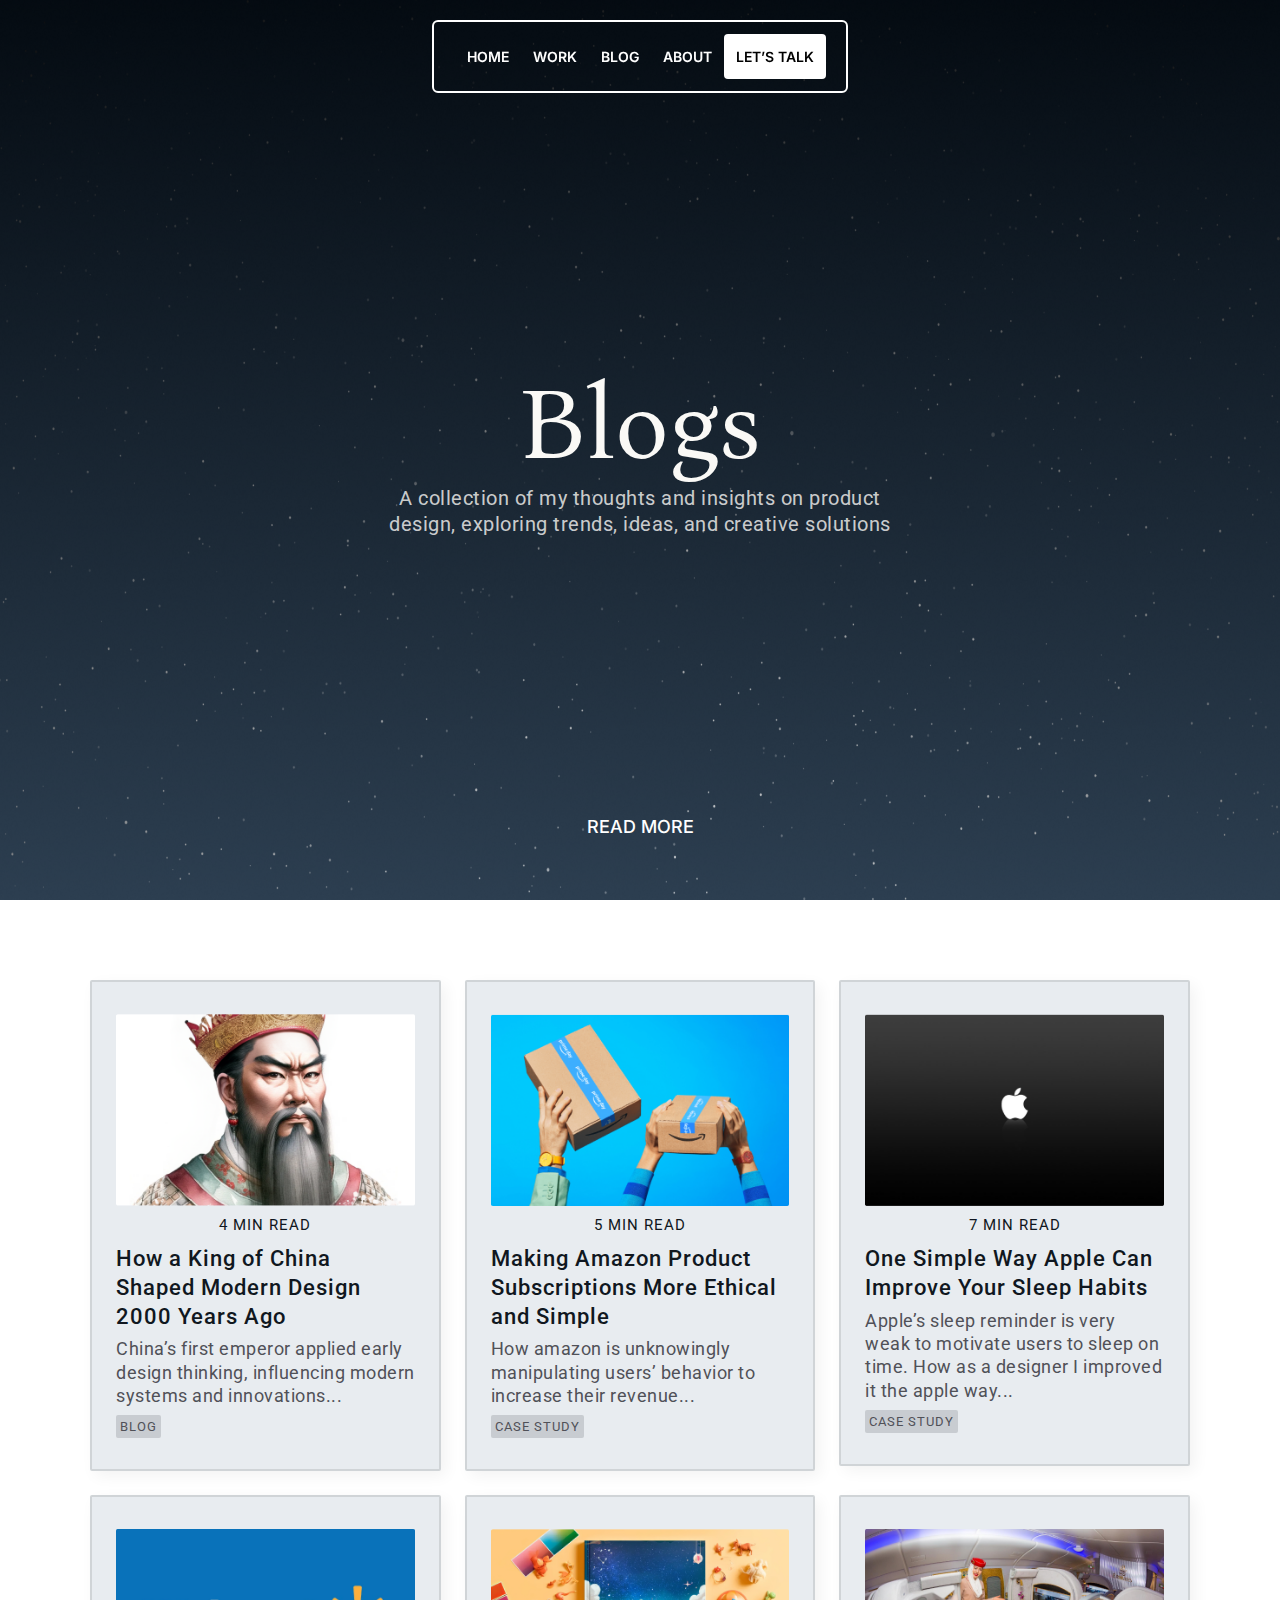
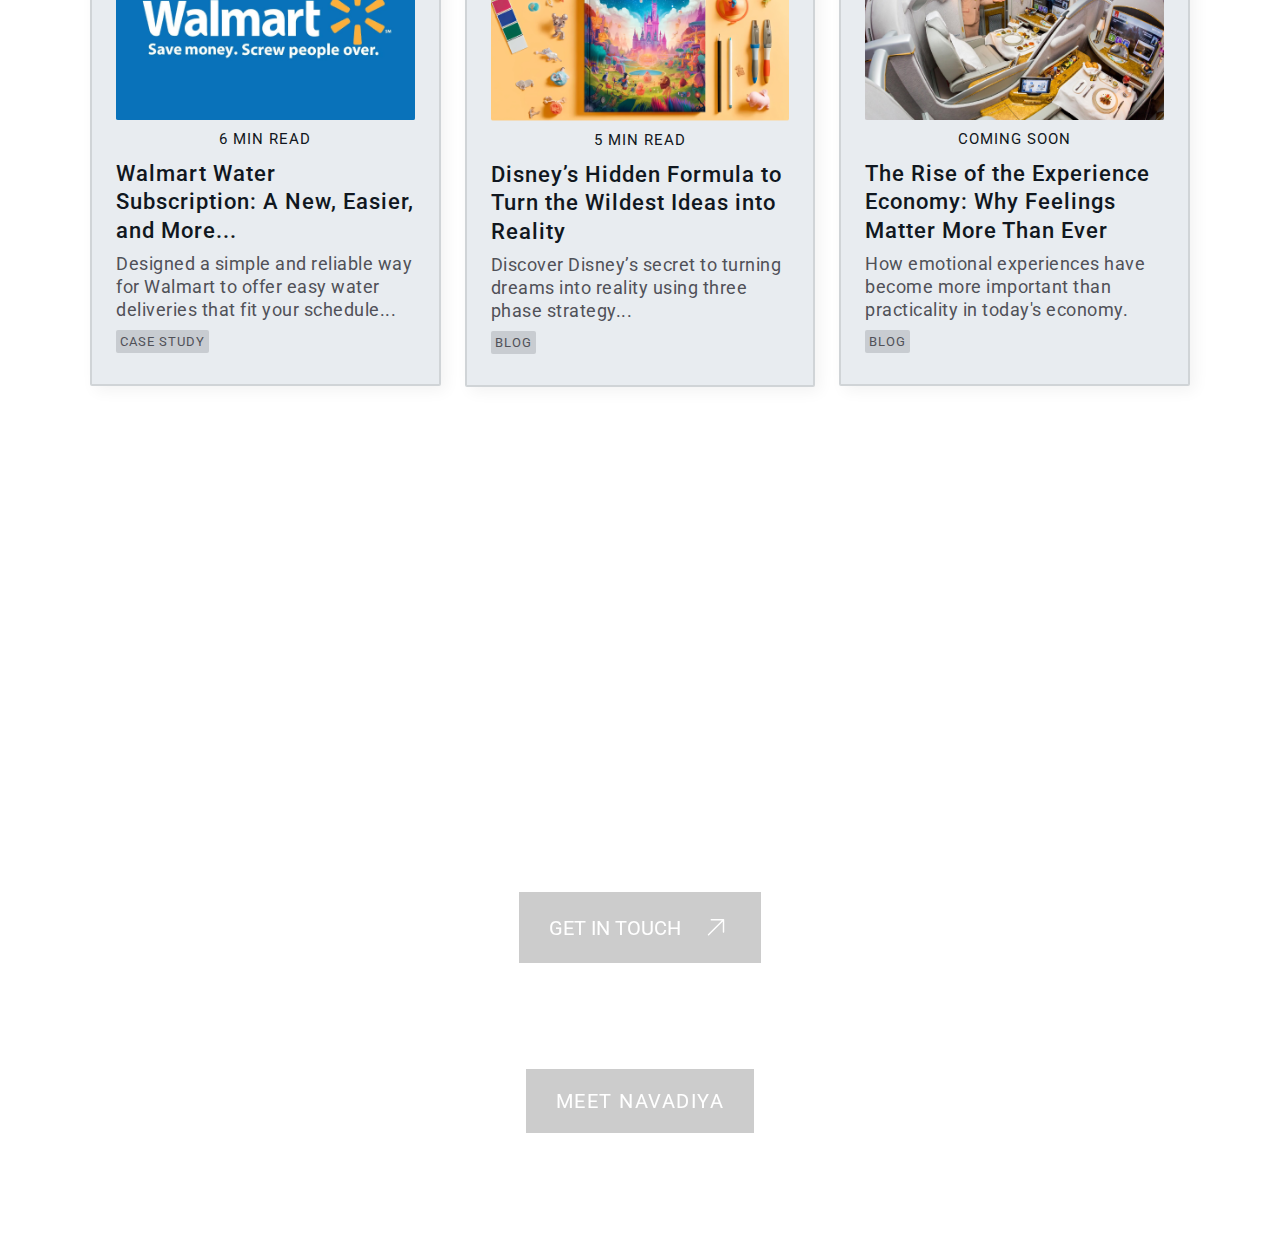
==== commit 5a02cce3: "worked on updesign" ====
--- a/index.html
+++ b/index.html
@@ -72,7 +72,7 @@
                 </div>
                 <div class="col-xl-4 col-md-6">
                     <div class="exploreSectionCards">
-                        <a href="">
+                        <a href="walmart.html">
                             <img src="assests/images/amazonProduct/walmartLogo.png" alt="">
                             <span>6 MIN READ</span>
                             <h3>Walmart Water Subscription: A New, Easier, and More...</h3>
@@ -120,7 +120,7 @@
                 </g>
             </svg>    
         </a>
-        <p><i>Designed by</i> Meet Navadiya</p>
+        <p><i>Designed by</i> <a href="meetNavadiya.html">Meet Navadiya</a></p>
     </footer>
 
 
--- a/assests/css/style.css
+++ b/assests/css/style.css
@@ -1455,10 +1455,22 @@
 }
 #ContactUsSection{
     position: relative;
-    margin: 60px 0;
+    margin: 60px auto;
+}
+.contactUsImg{
+    position: relative;
 }
 .contactUsImg img{
     width: 100%;
+}
+.contactUsImg .contactUsImgOverlay{
+    position: absolute;
+    left: 0;
+    right: 0;
+    bottom: 40px;
+    width: 100%;
+    height: 300px;
+    background: linear-gradient(180deg, rgba(255,255,255,0.01578878621761204) 10%, rgba(250,249,246,0.2) 100%);
 }
 .contactUsForm{
     position: relative;
@@ -1565,7 +1577,254 @@
         width: 100%;
     }
 }
+.walmartHeroSection{
+    position: relative;
+    width: 100%;
+    height: 100%;
+    background: radial-gradient(99.88% 114.91% at 49.17% 100%, #1975CE 0%, #0059A1 100%);
+    display: flex;
+    align-items: center;
+    justify-content: center;
+    flex-direction: column;
+}
+.narBar{
+    position: absolute;
+    left: 0;
+    right: 0;
+    margin: 0 auto;
+    top: 30px;
+    width: fit-content;
+    padding: 12px 20px;
+    border-radius: 47px;
+    border: 1.5px solid #8C8C8C;
+    background: var(--Miscellaneous-Bar-border, rgba(0, 0, 0, 0.30));
+    box-shadow: 3px 3px 5px 0px rgba(0, 0, 0, 0.10) inset;
+    backdrop-filter: blur(15px);
+}
+.narBar ul{
+    list-style: none;
+    padding: 0;
+    margin: 0;
+    display: flex;
+    align-items: center;
+    gap: 32px;
+}
+.narBar ul li a{
+    text-decoration: none;
+    color:#ECECEC;
+    font-family: "Roboto", sans-serif;
+    font-size: 13px;
+    font-style: normal;
+    font-weight: 400;
+    line-height: 160%; /* 20.8px */
+    letter-spacing: 1.5px;
+    text-transform: uppercase;
+}
+.narBar ul li:last-child a{
+    border-radius: 39px;
+    border: 1px solid #FFF;
+    background: rgba(250, 249, 246, 0.80);
+    box-shadow: 0px 2px 4px 0px rgba(0, 0, 0, 0.15);
+    backdrop-filter: blur(20px);
+    display: flex;
+    padding: 10px 16px;
+    justify-content: center;
+    align-items: center;
+    gap: 8px;
+    color:#101720;
+    font-size: 13px;
+    font-style: normal;
+    font-weight: 400;
+    line-height: 160%; /* 20.8px */
+    letter-spacing: 1.5px;
+    text-transform: uppercase;
+}
+@media(max-width: 767px){
+    .narBar{
+        top: 15px;
+    }
+    .narBar ul{
+        gap: 16px;
+    }
+    .narBar ul li a{
+        font-size: 12px;
+    }
+}
+.walmartHeading{
+    position: relative;
+    position: relative;
+    height: 100%;
+    display: flex;
+    align-items: center;
+    justify-content: center;
+    flex-direction: column;
+}
+.walmartHeading h1{
+    color:#FAF9F6;
+    text-align: center;
+    font-family: "Bona Nova";
+    font-size: 77px;
+    font-style: normal;
+    font-weight: 400;
+    line-height: 120%;
+    max-width: 1416px;
+}
+.walmartHeading ul{
+    list-style: none;
+    padding: 0;
+    margin: 70px 0 0 0;
+    display: flex;
+    align-items: center;
+    justify-content: center;
+    gap: 30px;
+}
+.walmartHeading ul li{
+    padding: 20px 60px;
+    border-radius: 65px;
+    border: 1.5px solid #FFF;
+    background: var(--color-blue-white-background, rgba(255, 255, 255, 0.20));
+    backdrop-filter: blur(20px);
+    color: rgba(250, 249, 246, 0.60);
+    text-align: center;
+    font-family: "Roboto", sans-serif;
+    font-size: 16px;
+    font-style: normal;
+    font-weight: 400;
+    line-height: 160%; /* 25.6px */
+    letter-spacing: 1.5px;
+    text-transform: uppercase;
+}
+.walmartHeading img{
+    width: 100px;
+    margin: 0 auto;
+    text-align: center;
+    position: absolute;
+    left: 0;
+    right: 0;
+    margin: 0 auto;
+    bottom: 0;
+}
+@media(max-width: 1366px){
+    .walmartHeading h1{
+        font-size: 60px;
+        padding: 0 30px;
+        max-width: 1140px;
+    }
+    .walmartHeading ul li{
+        padding: 10px 40px;
+    }
+}
+.aboutWalmart{
+    position: relative;
+}
+.walmartAboutText{
+    position: relative;
+    margin: 70px 0 60px 0;
+    color: #0E0E0E;
+    text-align: justify;
+    font-family: "Bona Nova";
+    font-size: 30px;
+    font-style: normal;
+    font-weight: 400;
+    line-height: 150%; /* 45px */
+    letter-spacing: 0.5px;
+}
+.aboutWalmart h2{
+    color: #000;
+    font-family: "Roboto", sans-serif;
+    font-size: 34px;
+    font-style: normal;
+    font-weight: 500;
+    line-height: 120%; /* 40.8px */
+    letter-spacing: 1px;
+    margin-bottom: 24px;
+}
+.aboutWalmart  p{
+    color: #505158;
+    text-align: justify;
+    font-family: "Roboto", sans-serif;
+    font-size: 20px;
+    font-style: normal;
+    font-weight: 400;
+    line-height: 130%; /* 26px */
+    letter-spacing: 0.5px;
+    margin-bottom: 20px;
+}
+@media(max-width: 1366px){
+    .walmartAboutText{
+        font-size: 24px;
+    }
+    .aboutWalmart h2{
+        font-size: 28px;
+    }
+    .aboutWalmart  p{
+        font-size: 18px;
+    }
+}
+@media(max-width: 767px){
+    .walmartAboutText{
+        font-size: 20px;
+    }
+    .aboutWalmart h2{
+        font-size: 22px;
+    }
+}
+.walmartSlider{
+    position: relative;
+    width: 80%;
+    margin: 0 auto 60px;
+}
+.meetNavadiyaAboutMe{
+    position: relative;
+    border-radius: 3px;
+    border: 1px solid rgba(26, 70, 112, 0.15);
+    background: rgba(26, 70, 112, 0.05);
+    padding: 22px 32px;
+    margin-top: 60px;
+}
+.meetNavadiyaAboutMe span{
+    color:#101720;
+    font-family: "Inter", sans-serif;
+    font-size: 15px;
+    font-style: normal;
+    font-weight: 300;
+    line-height: 120%; /* 18px */
+    letter-spacing: 1px;
+    display: block;
+    margin-bottom: 24px;
+}
+.meetNavadiyaAboutMe h2{
+    color: #101720;
+    font-family: "Inter", sans-serif;
+    font-size: 45px;
+    font-style: normal;
+    font-weight: 400;
+    line-height: 120%; /* 54px */
+    margin-bottom: 24px;
+}
+.meetNavadiyaAboutMe p{
+    margin-bottom: 24px;
+    color: #505158;
+    font-family: "Inter", sans-serif;
+    font-size: 20px;
+    font-style: normal;
+    font-weight: 400;
+    line-height: 130%; /* 26px */
+    letter-spacing: 0.5px;
+}
+@media(max-width: 1366px){
+    .meetNavadiyaAboutMe span{
+        font-size: 14px;
+    }
+    .meetNavadiyaAboutMe h2{
+        font-size: 30px;
+    }
+    .meetNavadiyaAboutMe p{
+        font-size: 18px;
+    }
+}
+@media(max-width: 1366px){}
 /* font-family: "Bona Nova", serif; */
 /* font-family: "Inter", sans-serif; */
 /* font-family: "Roboto", sans-serif; */
-/* font-family: "Yesteryear", cursive; */+/* font-family: "Yesteryear", cursive; */
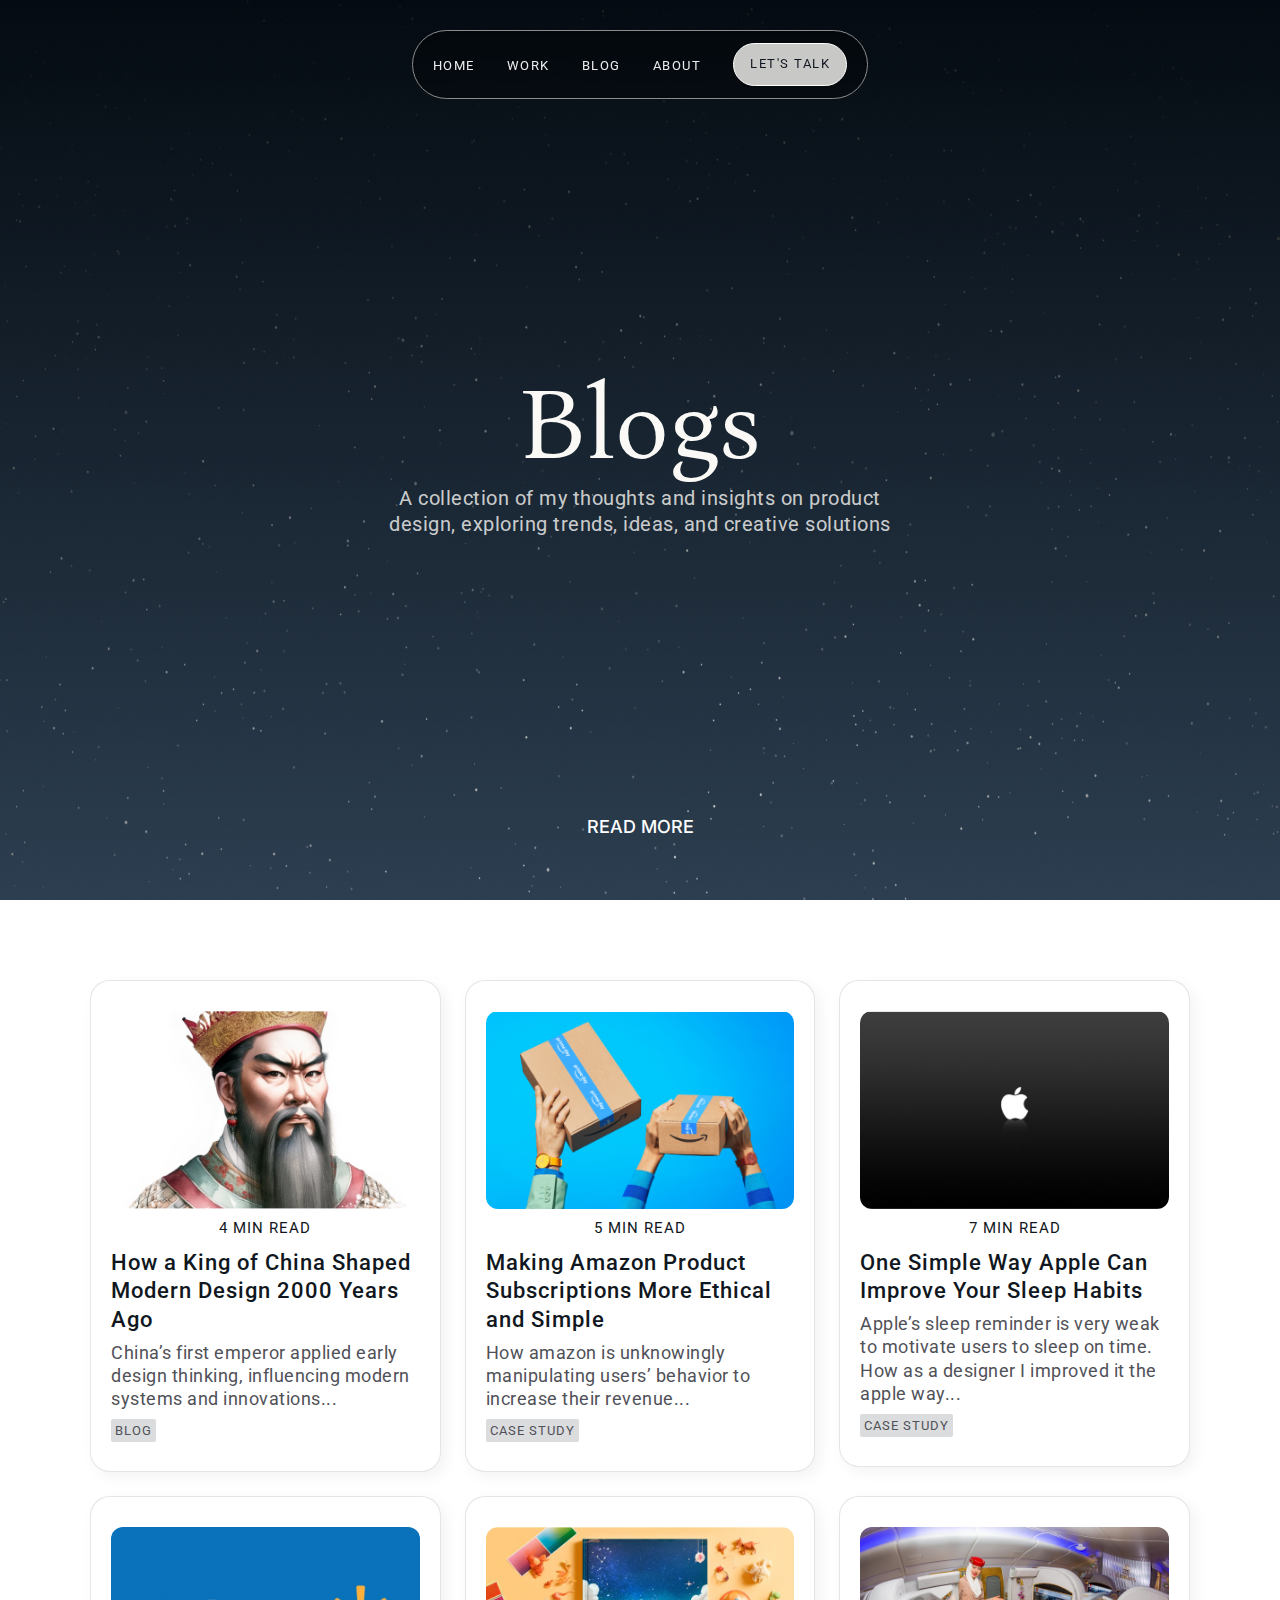
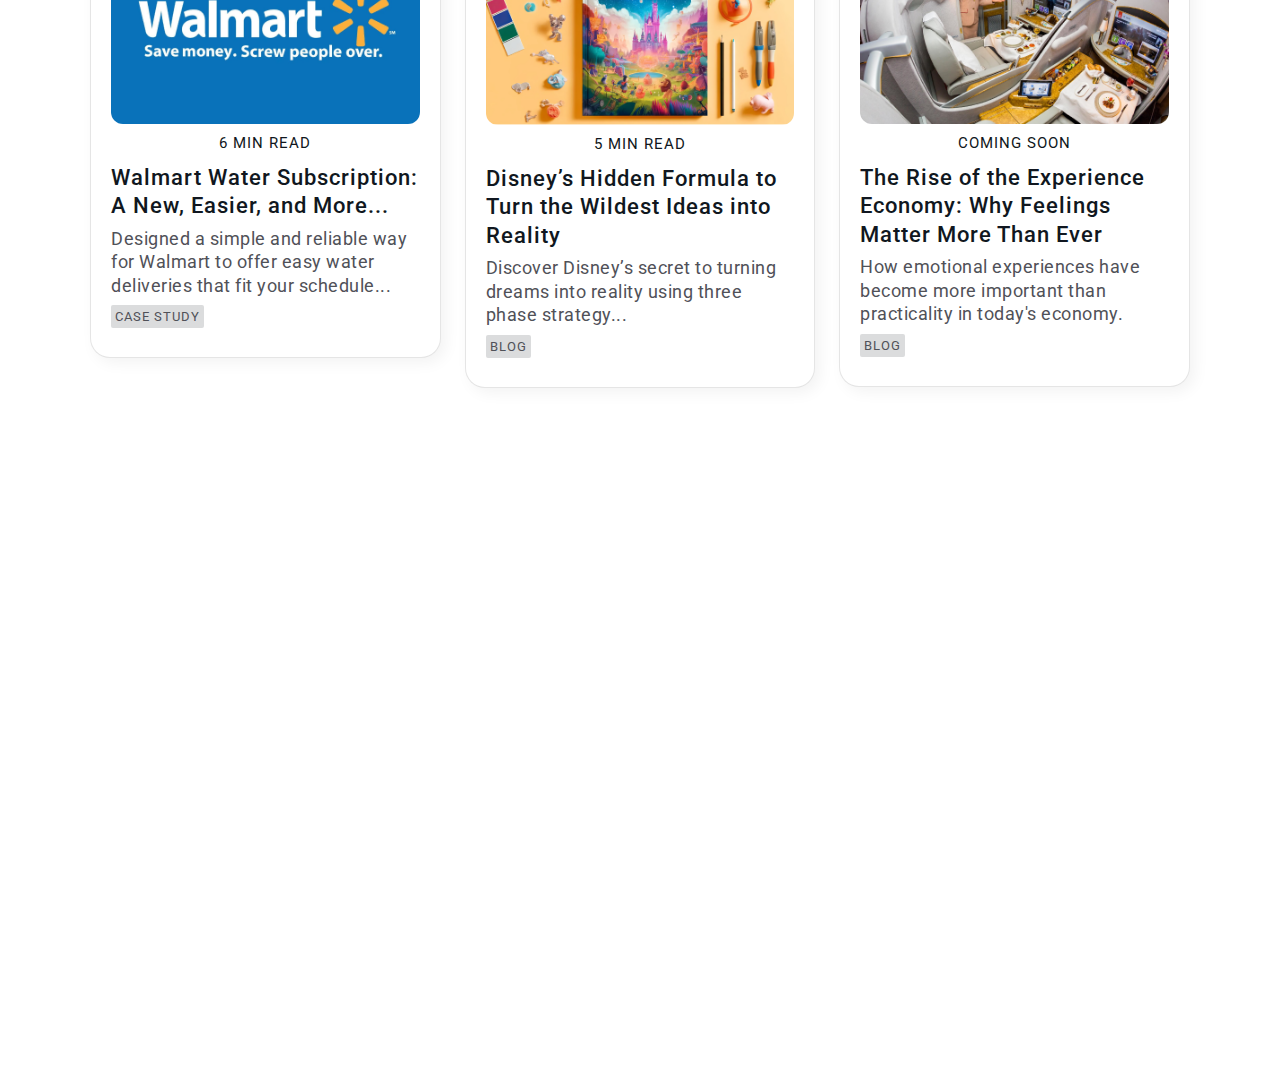
==== commit 8dc32e2e: "worked on others blog pages" ====
--- a/index.html
+++ b/index.html
@@ -11,13 +11,20 @@
 </head>
 <body>
     <div class="commonBackgroundSection">
-        <div class="topMenus">
+        <div class="narBar">
             <ul>
-                <li><a href="">Home</a></li>
-                <li><a href="">Work</a></li>
-                <li><a href="">Blog</a></li>
-                <li><a href="">About</a></li>
-                <li><a href="" class="letTalkMenu">Let’s talk</a></li>
+                <li><a href="index.html">Home</a></li>
+                <li>
+                    <a href="">Work</a>
+                    <ul class="subMenu">
+                        <li><a href="">Work Menu 1</a></li>
+                        <li><a href="">Work Menu 1</a></li>
+                        <li><a href="">Work Menu 1</a></li>
+                    </ul>
+                </li>
+                <li><a href="index.html">Blog</a></li>
+                <li><a href="meetNavadiya.html">About</a></li>
+                <li><a class="letsTalkMenu" href="contact.html">Let's Talk</a></li>
             </ul>
         </div>
         <div class="commonHeadingSection">
@@ -108,11 +115,11 @@
     </div>
 
     <footer>
-        <span>Project in mind?</span>
+        <span>Vision in mind?</span>
         <h4>LET’S</h4>
         <h3>MAKE A DIFFERENCE</h3>
         <h5>TOGETHER</h5>
-        <a href="contact.html">
+        <a href="">
             GET IN TOUCH
             <svg width="30" height="31" viewBox="0 0 30 31" fill="none" xmlns="http://www.w3.org/2000/svg">
                 <g id="ph:arrow-up-right-light">
@@ -120,13 +127,8 @@
                 </g>
             </svg>    
         </a>
-        <p><i>Designed by</i> <a href="meetNavadiya.html">Meet Navadiya</a></p>
+        <p class="footerBottomText"><i>Designed by</i> <a href="meetNavadiya.html">Meet Navadiya</a></p>
     </footer>
-
-
-    
-
-
 
 
     <script src="https://ajax.googleapis.com/ajax/libs/jquery/1.9.1/jquery.min.js"></script>
--- a/assests/css/style.css
+++ b/assests/css/style.css
@@ -1257,12 +1257,17 @@
 }
 .exploerSection .exploreSectionCards{
     position: relative;
-    border-radius: 2px;
-    border: 2px solid rgba(0, 0, 0, 0.10);
-    background: rgba(26, 70, 112, 0.10);
+    border-radius: 20px;
+    border: 1.5px solid rgba(0, 0, 0, 0.10);
+    background: #FFF;
     box-shadow: 5px 5px 15px 0px rgba(0, 0, 0, 0.05);
-    padding: 32px 24px;
+    padding: 30px 20px;
     margin-bottom: 24px;
+}
+@media(max-width: 767px){
+    .exploerSection .exploreSectionCards{
+        padding: 20px 16px;
+    }
 }
 .exploerSection .exploreSectionCards a{
     color: #000000;
@@ -1270,6 +1275,7 @@
 }
 .exploerSection .exploreSectionCards a img{
     width: 100%;
+    border-radius: 12px;
 }
 .exploerSection .exploreSectionCards a span{
     text-align: center;
@@ -1366,8 +1372,9 @@
 }
 footer span{
     color: #FFF;
+    color: #FFF;
     text-align: center;
-    font-family: "Roboto", sans-serif;
+    font-family: "Satoshi Variable";
     font-size: 16px;
     font-style: normal;
     font-weight: 400;
@@ -1417,8 +1424,9 @@
     margin-bottom: 40px;
 }
 footer a{
+    border-radius: 53px;
     border: 1px solid #FFF;
-    background: rgba(0, 0, 0, 0.20);
+    background: rgba(255, 255, 255, 0.20);
     backdrop-filter: blur(20px);
     display: flex;
     padding: 20px 30px;
@@ -1439,7 +1447,7 @@
     cursor: pointer;
     color: #FFFFFF;
 }
-footer p{
+footer p.footerBottomText{
     margin: 0;
     color:#FFFFFF;
     font-family: Roboto;
@@ -1449,9 +1457,17 @@
     line-height: 160%; /* 24px */
     letter-spacing: 1.5px;
 }
-footer p i{
+footer p.footerBottomText i{
     color: rgba(255, 255, 255, 0.70);
     font-style: normal;
+}
+footer p.footerBottomText a{
+    padding: 0;
+    border: none;
+    background-color: transparent;
+    font-size: 15px;
+    display: inline-block;
+    margin: 0;
 }
 #ContactUsSection{
     position: relative;
@@ -1600,6 +1616,7 @@
     background: var(--Miscellaneous-Bar-border, rgba(0, 0, 0, 0.30));
     box-shadow: 3px 3px 5px 0px rgba(0, 0, 0, 0.10) inset;
     backdrop-filter: blur(15px);
+    z-index: 99;
 }
 .narBar ul{
     list-style: none;
@@ -1619,8 +1636,9 @@
     line-height: 160%; /* 20.8px */
     letter-spacing: 1.5px;
     text-transform: uppercase;
-}
-.narBar ul li:last-child a{
+    cursor: pointer;
+}
+.narBar ul li a.letsTalkMenu{
     border-radius: 39px;
     border: 1px solid #FFF;
     background: rgba(250, 249, 246, 0.80);
@@ -1638,6 +1656,34 @@
     line-height: 160%; /* 20.8px */
     letter-spacing: 1.5px;
     text-transform: uppercase;
+}
+.narBar ul li ul{
+    position: absolute;
+    width: 180px;
+    border: 1.5px solid #8C8C8C;
+    background: rgba(0, 0, 0, 1);
+    box-shadow: 3px 3px 5px 0px rgba(0, 0, 0, 0.10) inset;
+    backdrop-filter: blur(15px);
+    border-radius: 4px;
+    display: flex;
+    flex-direction: column;
+    gap: 6px;
+    padding: 10px 0;
+    display: none;
+}
+.narBar ul li ul li a{
+    text-decoration: none;
+    color:#ECECEC;
+    font-family: "Roboto", sans-serif;
+    font-size: 12px;
+    font-style: normal;
+    font-weight: 400;
+    line-height: 160%; /* 20.8px */
+    letter-spacing: 1.5px;
+    text-transform: uppercase;
+}
+.narBar ul li:hover ul{
+    display: flex;
 }
 @media(max-width: 767px){
     .narBar{
@@ -1739,6 +1785,14 @@
     letter-spacing: 1px;
     margin-bottom: 24px;
 }
+.aboutWalmart h3{
+    color: #000000;
+    font-family: "Roboto", sans-serif;
+    font-size: 26px;
+    font-style: normal;
+    font-weight: 600;
+    line-height: 120%; /* 31.2px */   
+}
 .aboutWalmart  p{
     color: #505158;
     text-align: justify;
@@ -1757,6 +1811,9 @@
     .aboutWalmart h2{
         font-size: 28px;
     }
+    .aboutWalmart h3{
+        font-size: 24px;
+    }
     .aboutWalmart  p{
         font-size: 18px;
     }
@@ -1774,6 +1831,7 @@
     width: 80%;
     margin: 0 auto 60px;
 }
+
 .meetNavadiyaAboutMe{
     position: relative;
     border-radius: 3px;
@@ -1781,6 +1839,7 @@
     background: rgba(26, 70, 112, 0.05);
     padding: 22px 32px;
     margin-top: 60px;
+    margin-bottom: 30px;
 }
 .meetNavadiyaAboutMe span{
     color:#101720;
@@ -1823,7 +1882,179 @@
         font-size: 18px;
     }
 }
-@media(max-width: 1366px){}
+.MyHighlightSection{
+    position: relative;
+}
+.MyHighlightSection h2{
+    margin-bottom: 24px;
+    color: #101720;
+    font-family: "Roboto", sans-serif;
+    font-size: 45px;
+    font-style: normal;
+    font-weight: 400;
+    line-height: 120%;
+}
+.MyHighlightSection ul{
+    list-style: none;
+    margin: 0;
+    padding: 0;
+    display: flex;
+    align-items: center;
+    justify-content: space-between;
+    flex-wrap: wrap;
+    gap: 12px;    
+}
+.MyHighlightSection ul li{
+    display: flex;
+    align-items: center;
+    justify-content: space-between;
+    width: 49%;
+    margin-bottom: 16px;
+    border-radius: 2px;
+    border: 1px solid rgba(26, 70, 112, 0.15);
+    background: rgba(26, 70, 112, 0.05);
+    padding: 10px 16px;
+}
+.MyHighlightSection ul li p{
+    margin: 0;
+    color: var(--color-body-text, #505158);
+    font-family: "Roboto", sans-serif;
+    font-size: 20px;
+    font-style: normal;
+    font-weight: 400;
+    line-height: 130%; /* 26px */
+    letter-spacing: 0.5px;
+}
+.MyHighlightSection ul li span{
+    color:#505158;
+    font-family: "Roboto", sans-serif;
+    font-size: 20px;
+    font-style: normal;
+    font-weight: 400;
+    line-height: 130%; /* 26px */
+    letter-spacing: 0.5px;
+}
+.MyHighlightSection .myReadings{
+    border-radius: 2px;
+    border: 1px solid rgba(26, 70, 112, 0.15);
+    background: rgba(26, 70, 112, 0.05);
+    padding: 32px;
+}
+.MyHighlightSection .myReadings ul{
+    display: flex;
+    flex-direction: column;
+}
+.MyHighlightSection .myReadings ul li{
+    width: 100%;
+    background-color: transparent;
+    border: none;
+    padding: 0;
+}
+.MyHighlightSection .socailMediaSection{
+    position: relative;
+}
+.MyHighlightSection .socailMediaSection ul{
+    display: flex;
+    align-items: center;
+}
+.MyHighlightSection .socailMediaSection ul li{
+    display: flex;
+    flex: 1;
+}
+.MyHighlightSection .socailMediaSection ul li button{
+    background-color: transparent;
+    border: none;
+    display: flex;
+    align-items: center;
+    justify-content: space-between;
+    width: 100%;
+}
+@media(max-width: 1366px){
+    .MyHighlightSection h2{
+        font-size: 35px;
+    }
+    .MyHighlightSection ul li p{
+        font-size: 16px;
+    }
+    .MyHighlightSection ul li span{
+        font-size: 16px;
+    }
+}
+@media(max-width: 767px){
+    .MyHighlightSection h2{
+        font-size: 26px;
+    }
+    .MyHighlightSection ul{
+        gap: 2px;
+    }
+    .MyHighlightSection ul li{
+        width: 100%;
+    }
+}
+.myCVButton{
+    position: relative;
+    text-align: center;
+    margin-bottom: 30px;
+}
+.myCVButton button{
+    border-radius: 8px;
+    background: #1A4670;
+    box-shadow: 5px 5px 15px 0px rgba(0, 0, 0, 0.05);
+    padding: 10px;
+    color: #FAF9F6;
+    font-family: "Roboto", sans-serif;
+    font-size: 20px;
+    font-style: normal;
+    font-weight: 400;
+    line-height: 130%; /* 26px */
+    letter-spacing: 0.5px;
+    border: solid 1px #1A4670;
+    width: 40%;
+}
+.myCVButton button:hover{
+    background-color: #FFFFFF;
+    border: solid 1px #1A4670;
+    color: #1A4670;
+}
+.LightUpYourEntertainmentHeroSection{
+    position: relative;
+    width: 100%;
+    height: 100%;
+    background-image: url(../images/LightUpYourEntertainment_bg.png);
+    background-size: cover;
+    background-attachment: fixed;
+}
+.LightUpYourEntertainmentHeroSection .walmartHeading ul li{
+    border: solid 1.5px #FFFFFF;   
+}
+.LightUpYourEntertainmentHeroSection .walmartHeading img{
+    width: 250px;
+}
+.aboutLightUpYour{
+    position: relative;
+    margin: 60px auto;
+}
+.aboutLightUpYour p{
+    color: #0E0E0E;
+    text-align: justify;
+    font-size: 30px;
+    font-style: normal;
+    font-weight: 400;
+    line-height: 150%; /* 45px */
+    letter-spacing: 0.5px;
+}
+@media(max-width: 1366px){
+    .aboutLightUpYour p{
+        font-size: 22px;
+        line-height: 130%; /* 45px */
+    }
+}
+@media(max-width: 767px){
+    .aboutLightUpYour p{
+        font-size: 20px;
+        line-height: 120%; /* 45px */
+    }
+}
 /* font-family: "Bona Nova", serif; */
 /* font-family: "Inter", sans-serif; */
 /* font-family: "Roboto", sans-serif; */
